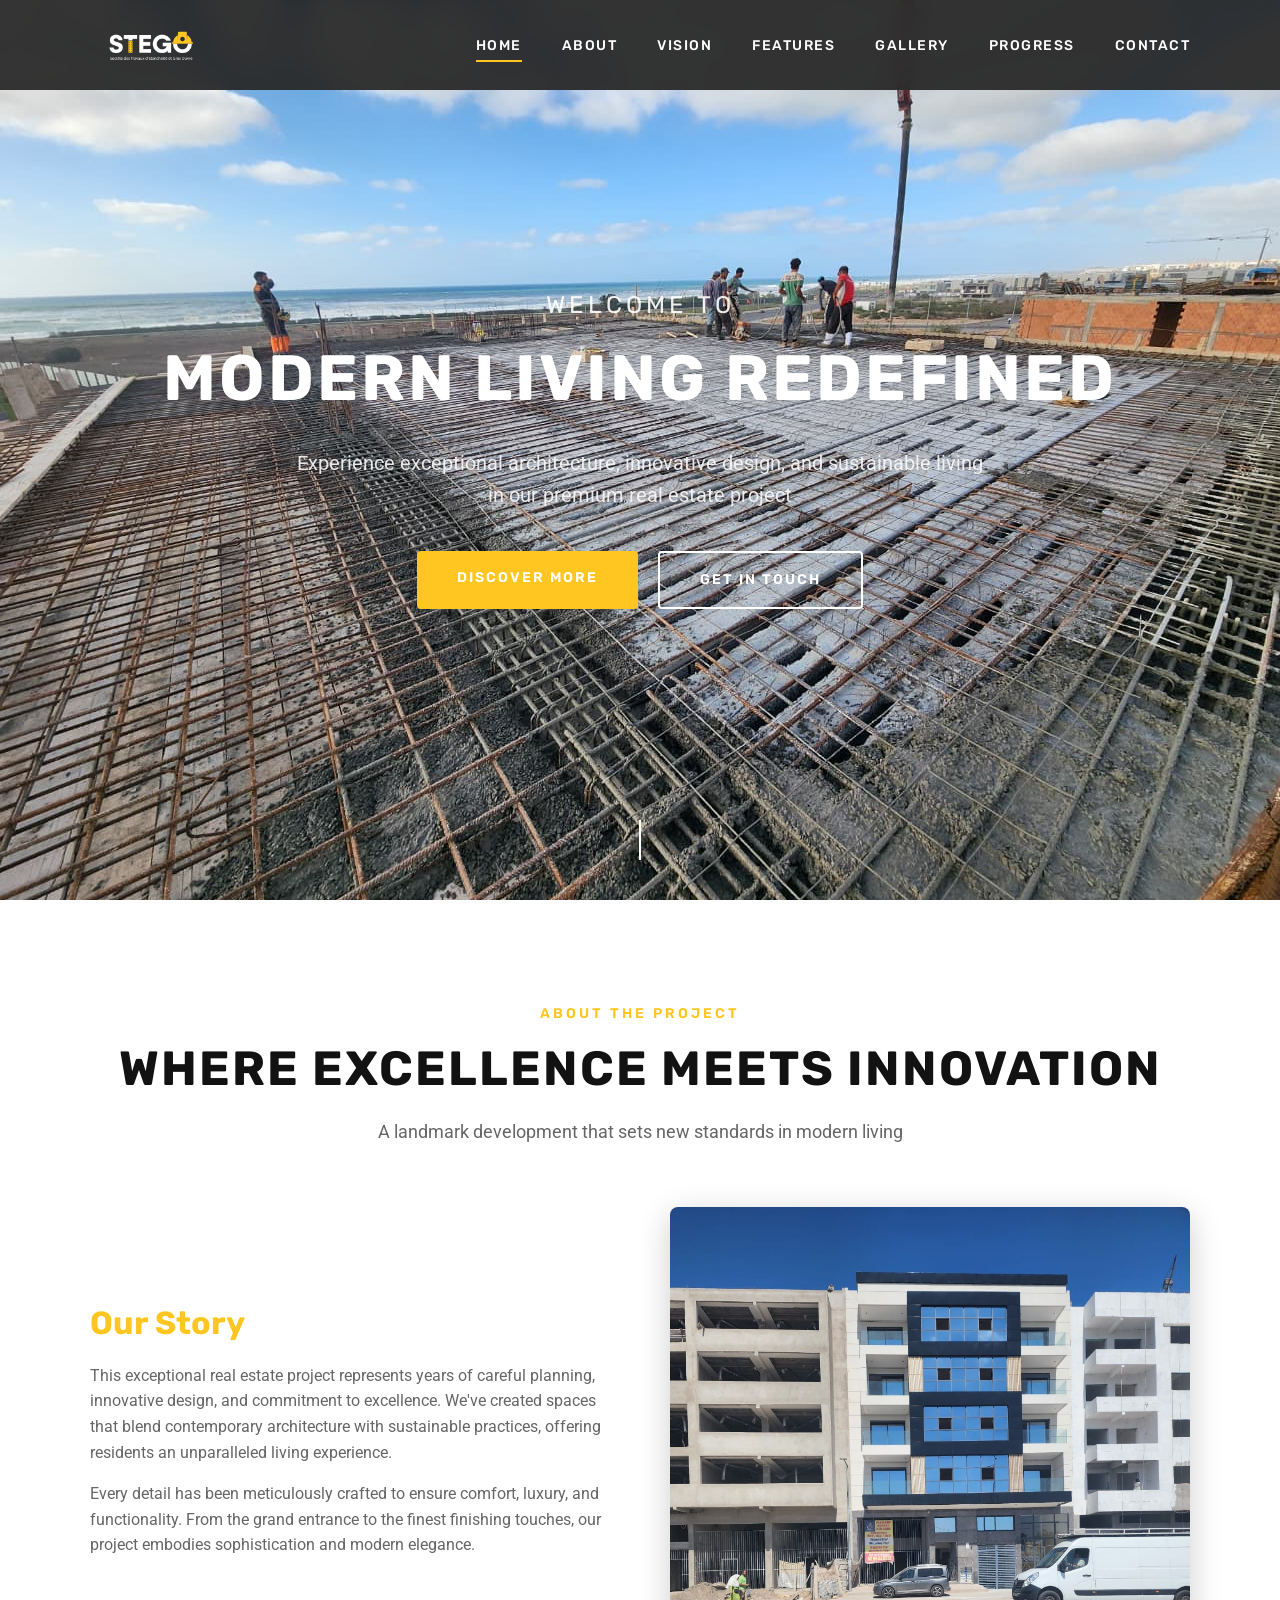
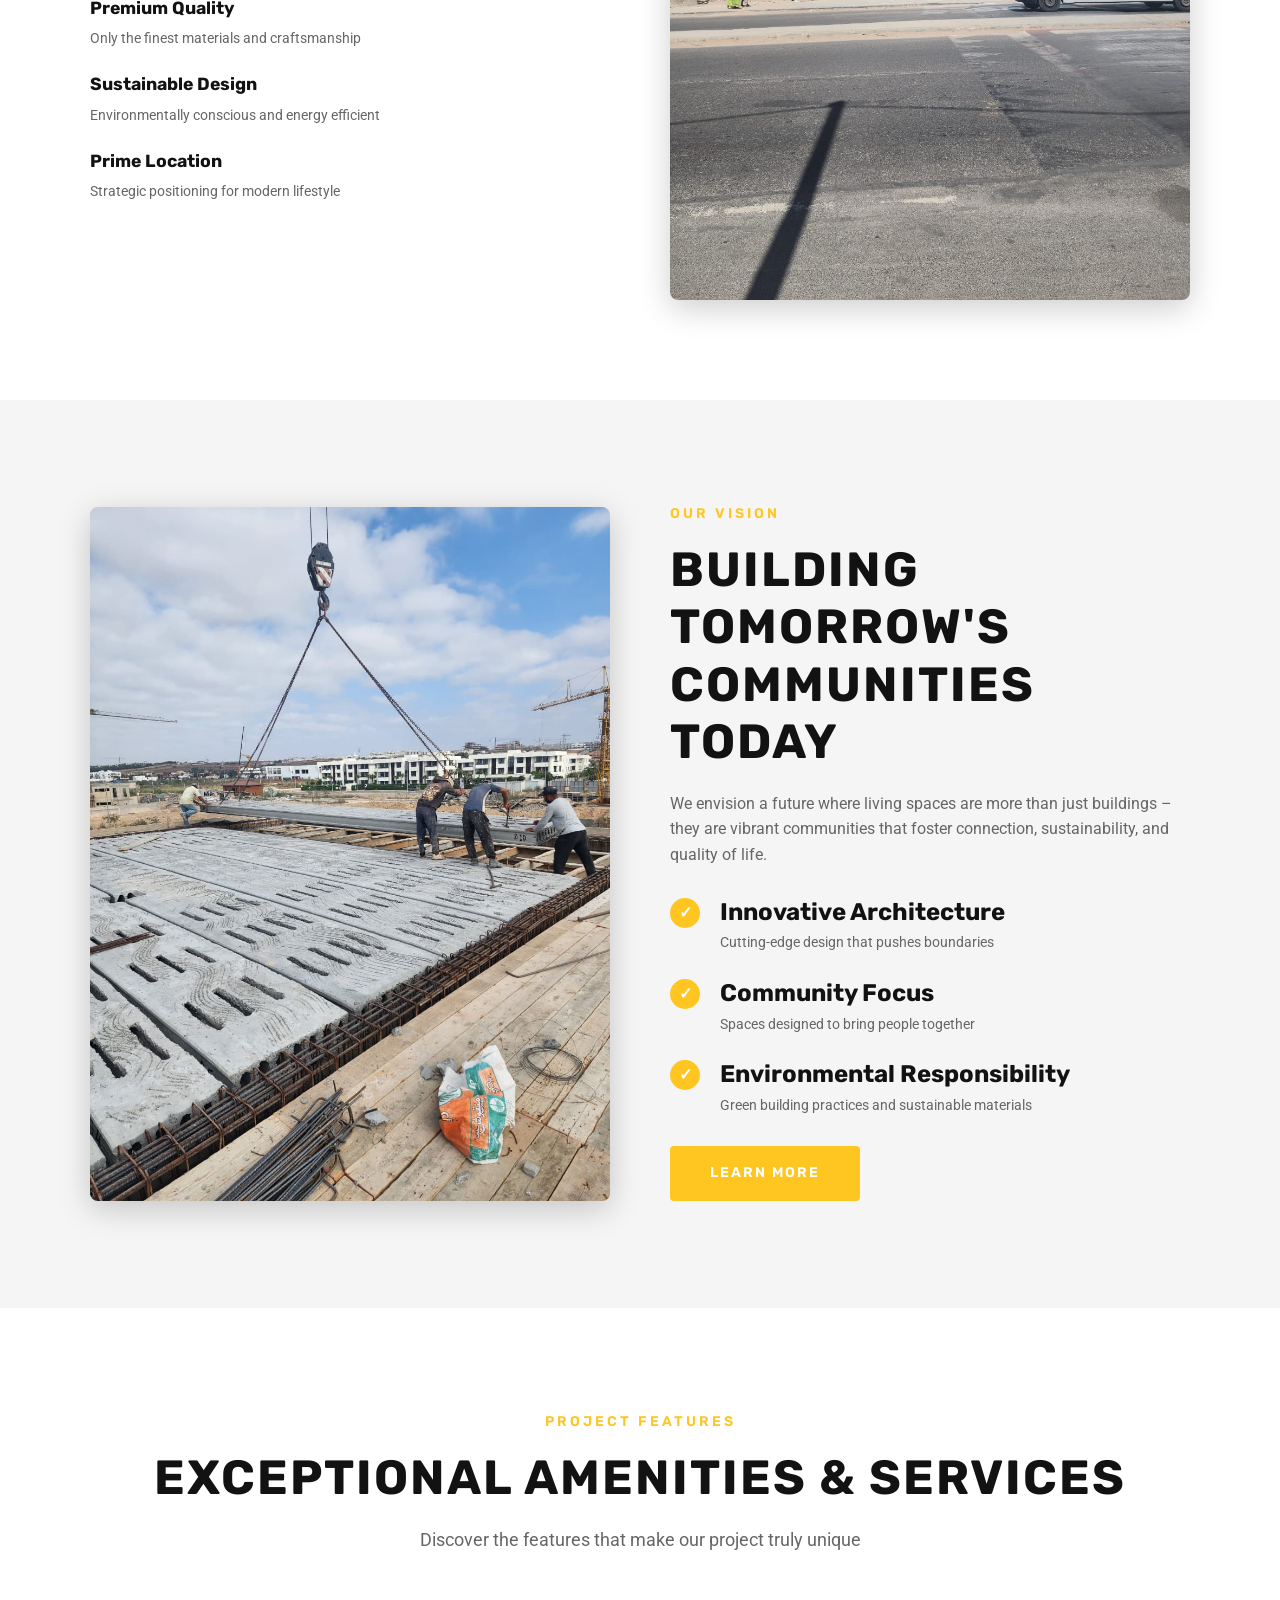
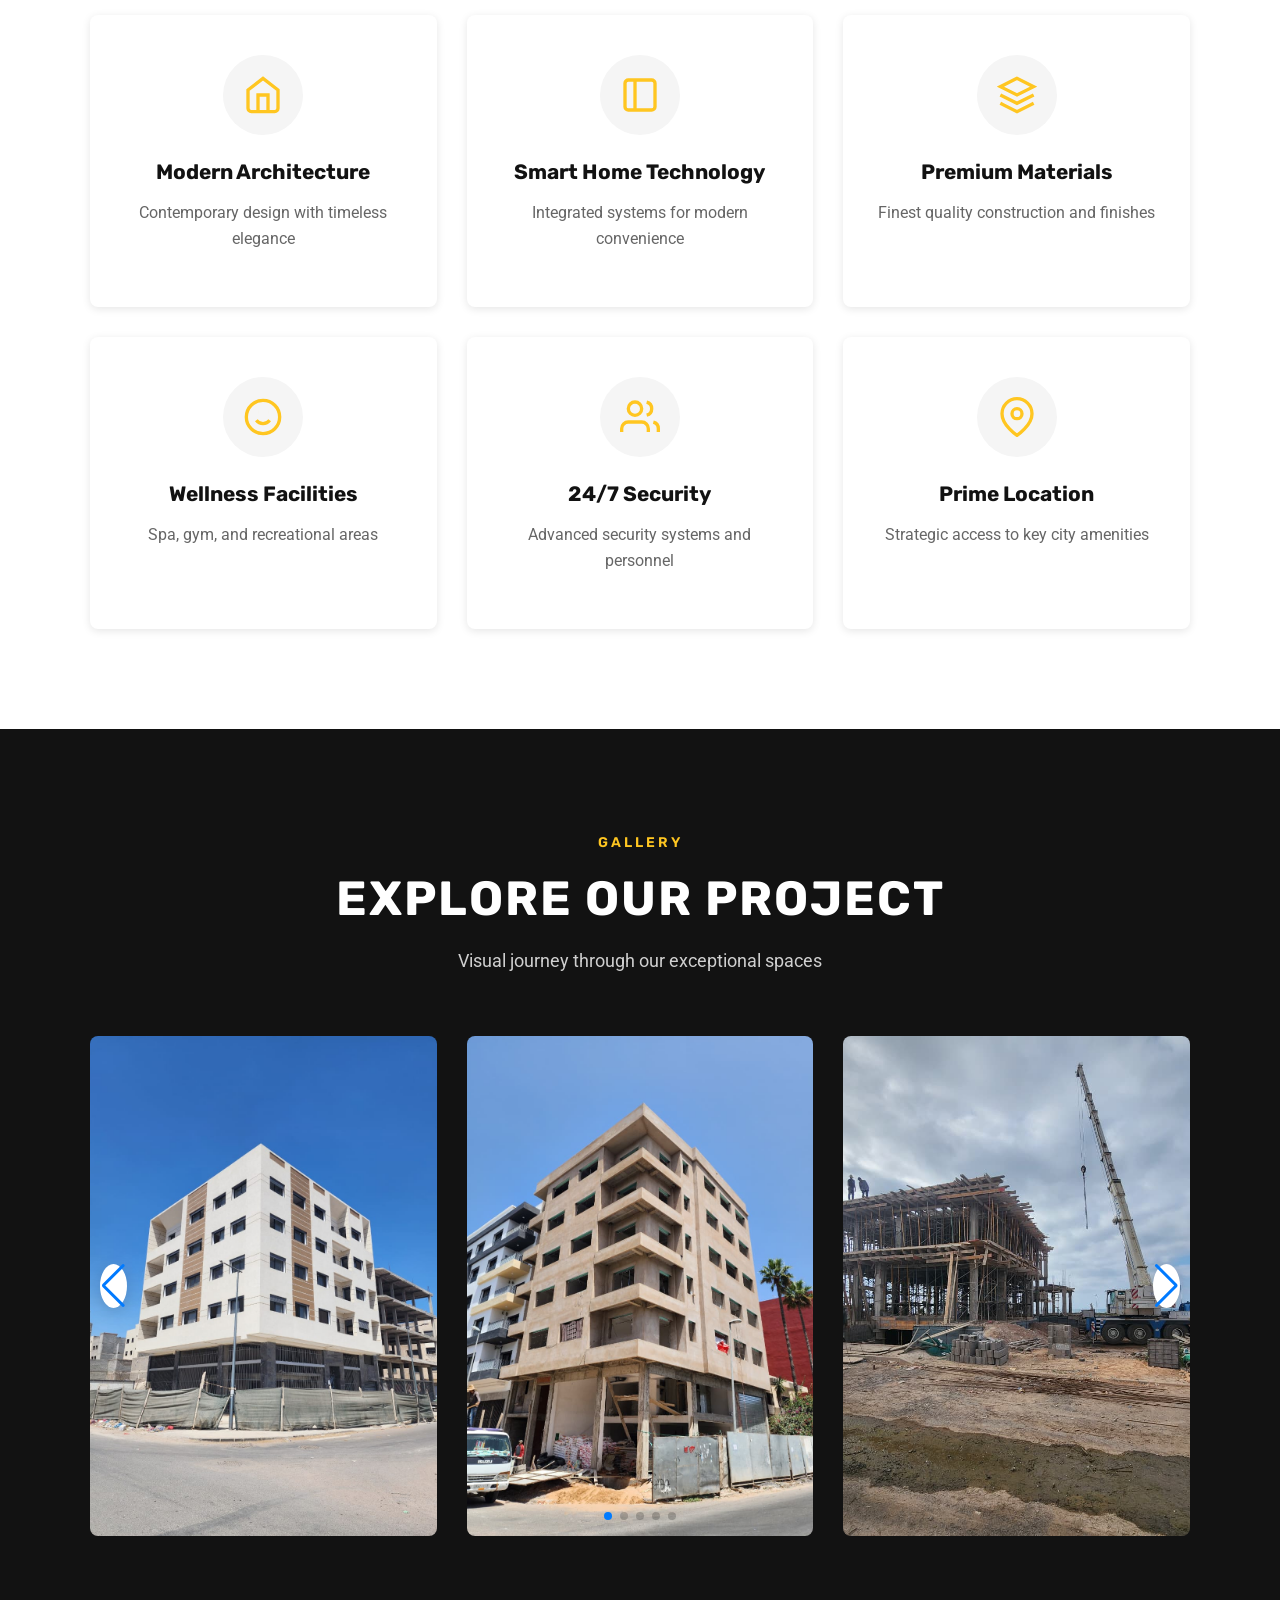
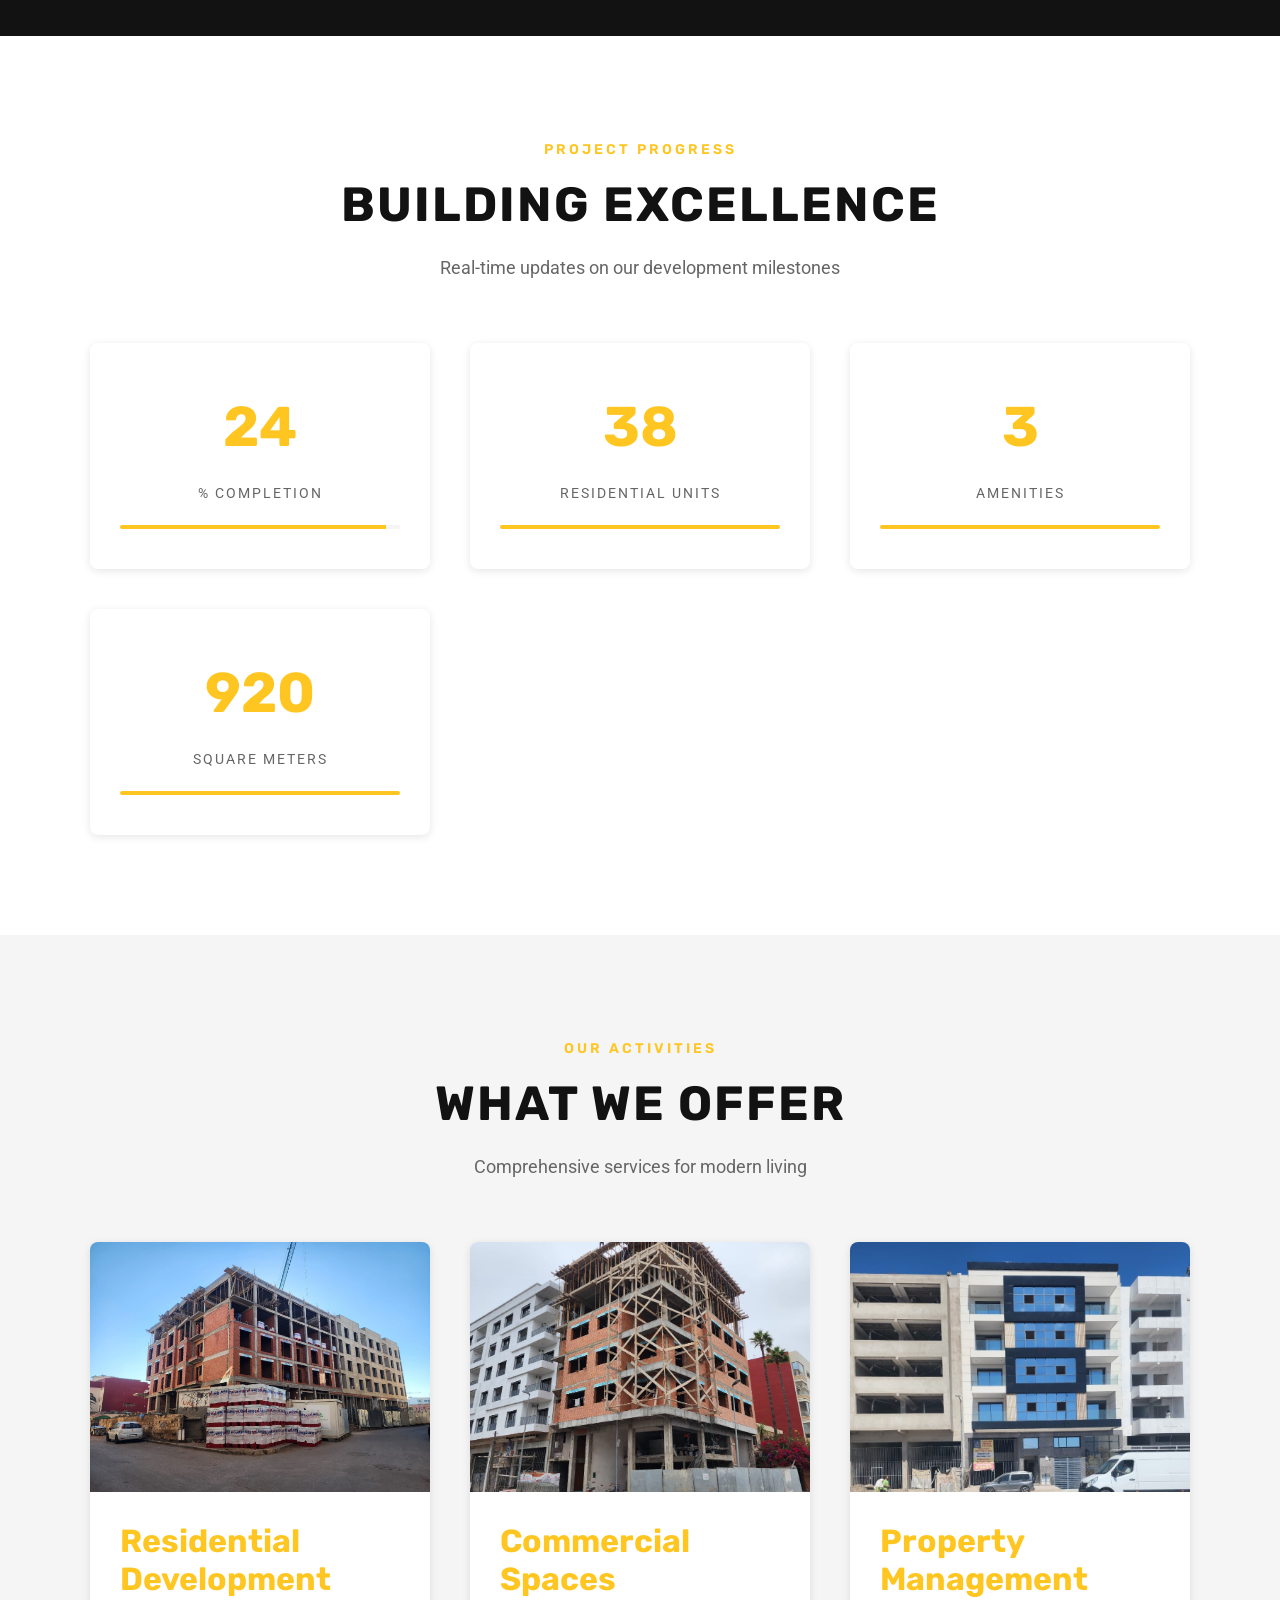
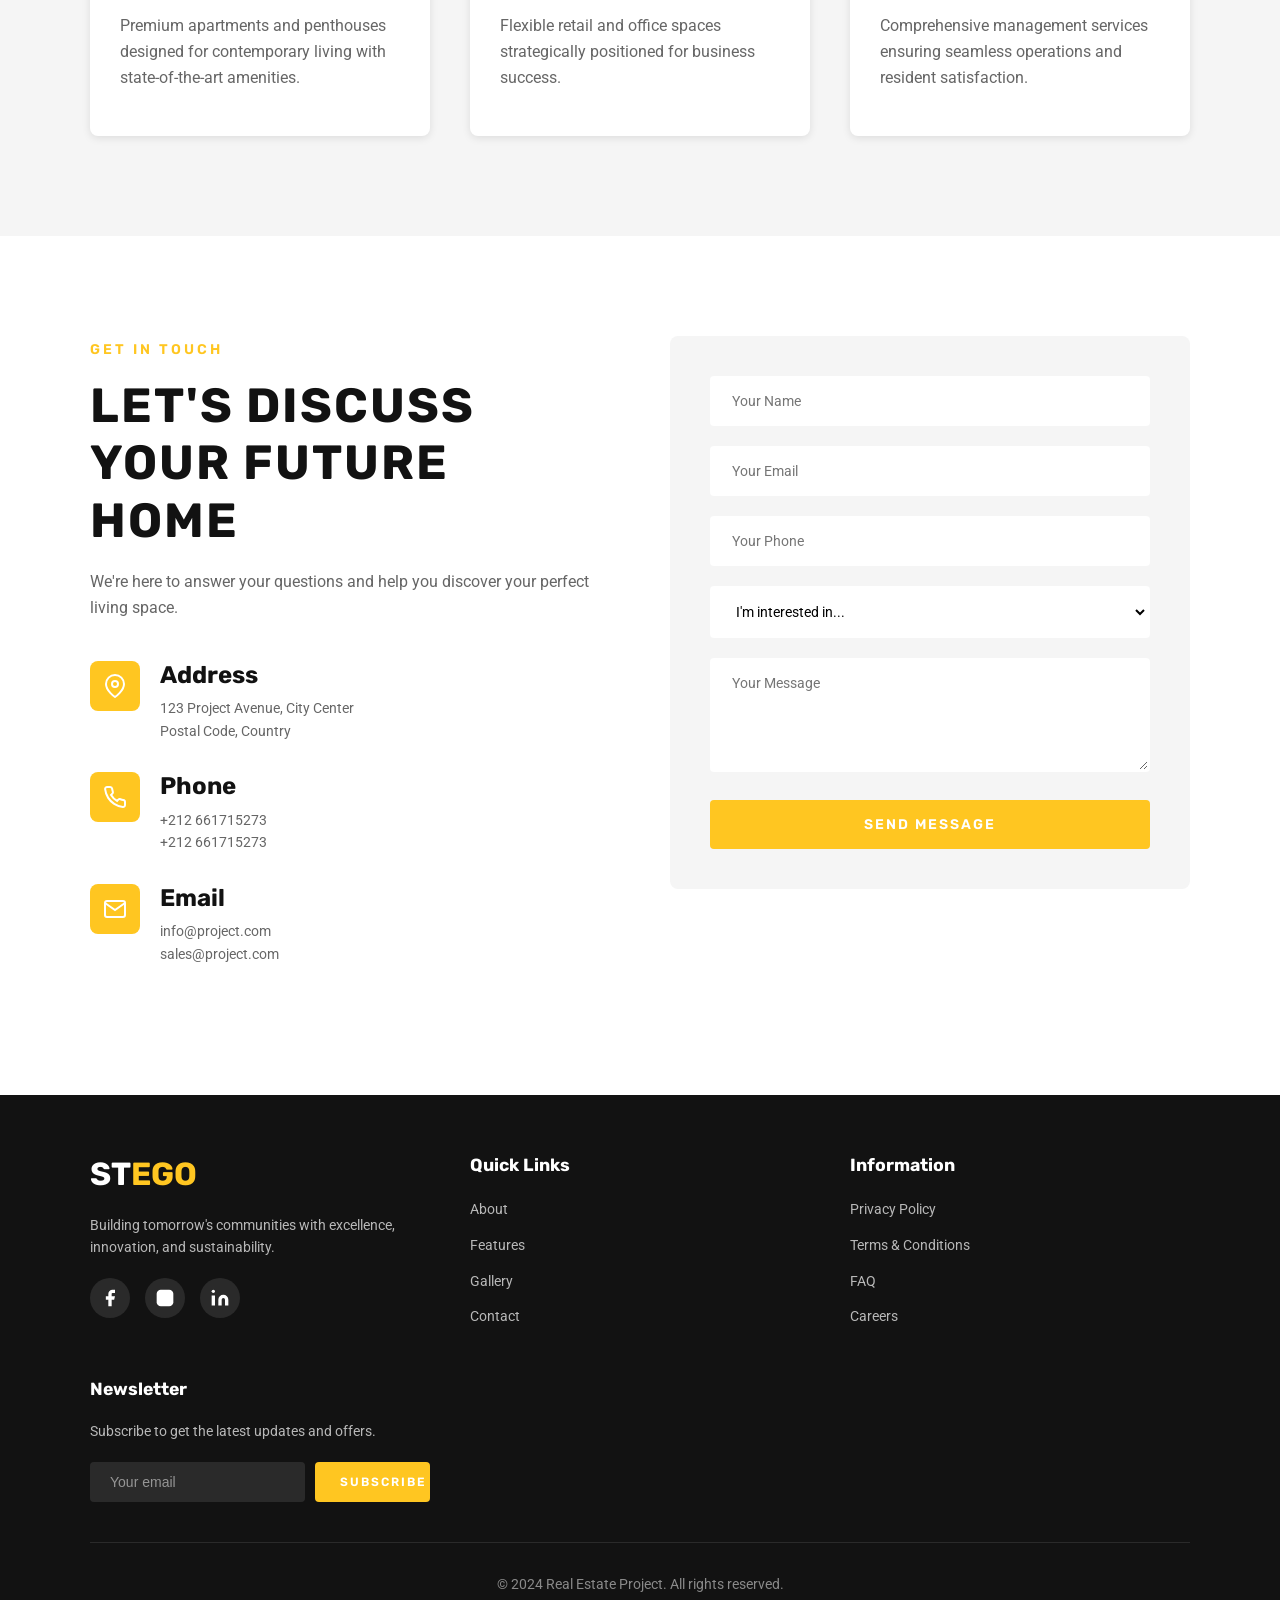
==== index.html @ 58dabb5e "Initial commit - STEGO website" ====
<!DOCTYPE html>
<html lang="en">
<head>
    <meta charset="UTF-8">
    <meta name="viewport" content="width=device-width, initial-scale=1.0">
    <title>Real Estate Project - Modern Living Redefined</title>
    <meta name="description" content="Discover our premium real estate project featuring modern architecture, sustainable design, and exceptional living spaces.">

    <!-- Fonts -->
    <link rel="preconnect" href="https://fonts.googleapis.com">
    <link rel="preconnect" href="https://fonts.gstatic.com" crossorigin>
    <link href="https://fonts.googleapis.com/css2?family=Rubik:wght@400;500;600;700&family=Roboto:wght@300;400;500;700&display=swap" rel="stylesheet">

    <!-- Styles -->
    <link rel="stylesheet" href="css/styles.css">

    <!-- Swiper CSS for carousel -->
    <link rel="stylesheet" href="https://cdn.jsdelivr.net/npm/swiper@11/swiper-bundle.min.css">
</head>
<body>
    <!-- Navigation -->
    <nav class="navbar" id="navbar">
        <div class="container">
            <div class="nav-wrapper">
                <div class="logo">
                    <a href="#home">
                        <img src="images/STEGO12.png" alt="STEGO Logo" class="logo-image">
                    </a>
                </div>
                <div class="nav-menu" id="navMenu">
                    <ul class="nav-list">
                        <li><a href="#home" class="nav-link active">Home</a></li>
                        <li><a href="#about" class="nav-link">About</a></li>
                        <li><a href="#vision" class="nav-link">Vision</a></li>
                        <li><a href="#features" class="nav-link">Features</a></li>
                        <li><a href="#gallery" class="nav-link">Gallery</a></li>
                        <li><a href="#progress" class="nav-link">Progress</a></li>
                        <li><a href="#contact" class="nav-link">Contact</a></li>
                    </ul>
                </div>
                <button class="nav-toggle" id="navToggle" aria-label="Toggle navigation">
                    <span></span>
                    <span></span>
                    <span></span>
                </button>
            </div>
        </div>
    </nav>

    <!-- Hero Section -->
    <section id="home" class="hero-section">
        <div class="hero-background">
            <div class="hero-overlay"></div>
            <img src="images\STEGO7.jpeg" alt="Modern Architecture" class="hero-image" data-parallax>
        </div>
        <div class="hero-content">
            <div class="container">
                <h1 class="hero-title animate-on-scroll" data-animation="fade-up">
                    <span class="hero-subtitle">Welcome to</span>
                    Modern Living Redefined
                </h1>
                <p class="hero-description animate-on-scroll" data-animation="fade-up" data-delay="200">
                    Experience exceptional architecture, innovative design, and sustainable living in our premium real estate project
                </p>
                <div class="hero-buttons animate-on-scroll" data-animation="fade-up" data-delay="400">
                    <a href="#about" class="btn btn-primary">Discover More</a>
                    <a href="#contact" class="btn btn-secondary">Get in Touch</a>
                </div>
            </div>
        </div>
        <div class="scroll-indicator">
            <span></span>
        </div>
    </section>

    <!-- About Section -->
    <section id="about" class="about-section section-padding">
        <div class="container">
            <div class="section-header text-center animate-on-scroll" data-animation="fade-up">
                <span class="section-label">About the Project</span>
                <h2 class="section-title">Where Excellence Meets Innovation</h2>
                <p class="section-description">A landmark development that sets new standards in modern living</p>
            </div>
            <div class="about-content">
                <div class="about-grid">
                    <div class="about-text animate-on-scroll" data-animation="fade-right">
                        <h3>Our Story</h3>
                        <p>This exceptional real estate project represents years of careful planning, innovative design, and commitment to excellence. We've created spaces that blend contemporary architecture with sustainable practices, offering residents an unparalleled living experience.</p>
                        <p>Every detail has been meticulously crafted to ensure comfort, luxury, and functionality. From the grand entrance to the finest finishing touches, our project embodies sophistication and modern elegance.</p>
                        <div class="about-highlights">
                            <div class="highlight-item">
                                <h4>Premium Quality</h4>
                                <p>Only the finest materials and craftsmanship</p>
                            </div>
                            <div class="highlight-item">
                                <h4>Sustainable Design</h4>
                                <p>Environmentally conscious and energy efficient</p>
                            </div>
                            <div class="highlight-item">
                                <h4>Prime Location</h4>
                                <p>Strategic positioning for modern lifestyle</p>
                            </div>
                        </div>
                    </div>
                    <div class="about-image animate-on-scroll" data-animation="fade-left">
                        <div class="image-wrapper">
                            <img src="images\STEGO.jpeg" alt="Project Overview" class="img-hover-zoom">
                        </div>
                    </div>
                </div>
            </div>
        </div>
    </section>

    <!-- Vision Section -->
    <section id="vision" class="vision-section section-padding bg-light">
        <div class="container">
            <div class="vision-grid">
                <div class="vision-image animate-on-scroll" data-animation="fade-right">
                    <div class="image-wrapper">
                        <img src="images\STEGO1.jpeg" alt="Our Vision" class="img-hover-zoom">
                    </div>
                </div>
                <div class="vision-content animate-on-scroll" data-animation="fade-left">
                    <span class="section-label">Our Vision</span>
                    <h2 class="section-title">Building Tomorrow's Communities Today</h2>
                    <p>We envision a future where living spaces are more than just buildings – they are vibrant communities that foster connection, sustainability, and quality of life.</p>
                    <ul class="vision-list">
                        <li>
                            <span class="vision-icon">✓</span>
                            <div>
                                <h4>Innovative Architecture</h4>
                                <p>Cutting-edge design that pushes boundaries</p>
                            </div>
                        </li>
                        <li>
                            <span class="vision-icon">✓</span>
                            <div>
                                <h4>Community Focus</h4>
                                <p>Spaces designed to bring people together</p>
                            </div>
                        </li>
                        <li>
                            <span class="vision-icon">✓</span>
                            <div>
                                <h4>Environmental Responsibility</h4>
                                <p>Green building practices and sustainable materials</p>
                            </div>
                        </li>
                    </ul>
                    <a href="#contact" class="btn btn-primary">Learn More</a>
                </div>
            </div>
        </div>
    </section>

    <!-- Features Section -->
    <section id="features" class="features-section section-padding">
        <div class="container">
            <div class="section-header text-center animate-on-scroll" data-animation="fade-up">
                <span class="section-label">Project Features</span>
                <h2 class="section-title">Exceptional Amenities & Services</h2>
                <p class="section-description">Discover the features that make our project truly unique</p>
            </div>
            <div class="features-grid">
                <div class="feature-card animate-on-scroll" data-animation="fade-up" data-delay="0">
                    <div class="feature-front">
                        <div class="feature-icon">
                            <svg viewBox="0 0 24 24" fill="none" stroke="currentColor" stroke-width="2">
                                <path d="M3 9l9-7 9 7v11a2 2 0 0 1-2 2H5a2 2 0 0 1-2-2z"></path>
                                <polyline points="9 22 9 12 15 12 15 22"></polyline>
                            </svg>
                        </div>
                        <h3>Modern Architecture</h3>
                        <p>Contemporary design with timeless elegance</p>
                    </div>
                </div>
                <div class="feature-card animate-on-scroll" data-animation="fade-up" data-delay="100">
                    <div class="feature-front">
                        <div class="feature-icon">
                            <svg viewBox="0 0 24 24" fill="none" stroke="currentColor" stroke-width="2">
                                <rect x="3" y="3" width="18" height="18" rx="2" ry="2"></rect>
                                <line x1="9" y1="3" x2="9" y2="21"></line>
                            </svg>
                        </div>
                        <h3>Smart Home Technology</h3>
                        <p>Integrated systems for modern convenience</p>
                    </div>
                </div>
                <div class="feature-card animate-on-scroll" data-animation="fade-up" data-delay="200">
                    <div class="feature-front">
                        <div class="feature-icon">
                            <svg viewBox="0 0 24 24" fill="none" stroke="currentColor" stroke-width="2">
                                <path d="M12 2L2 7l10 5 10-5-10-5z"></path>
                                <path d="M2 17l10 5 10-5M2 12l10 5 10-5"></path>
                            </svg>
                        </div>
                        <h3>Premium Materials</h3>
                        <p>Finest quality construction and finishes</p>
                    </div>
                </div>
                <div class="feature-card animate-on-scroll" data-animation="fade-up" data-delay="300">
                    <div class="feature-front">
                        <div class="feature-icon">
                            <svg viewBox="0 0 24 24" fill="none" stroke="currentColor" stroke-width="2">
                                <circle cx="12" cy="12" r="10"></circle>
                                <path d="M8 14s1.5 2 4 2 4-2 4-2"></path>
                                <line x1="9" y1="9" x2="9.01" y2="9"></line>
                                <line x1="15" y1="9" x2="15.01" y2="9"></line>
                            </svg>
                        </div>
                        <h3>Wellness Facilities</h3>
                        <p>Spa, gym, and recreational areas</p>
                    </div>
                </div>
                <div class="feature-card animate-on-scroll" data-animation="fade-up" data-delay="400">
                    <div class="feature-front">
                        <div class="feature-icon">
                            <svg viewBox="0 0 24 24" fill="none" stroke="currentColor" stroke-width="2">
                                <path d="M17 21v-2a4 4 0 0 0-4-4H5a4 4 0 0 0-4 4v2"></path>
                                <circle cx="9" cy="7" r="4"></circle>
                                <path d="M23 21v-2a4 4 0 0 0-3-3.87"></path>
                                <path d="M16 3.13a4 4 0 0 1 0 7.75"></path>
                            </svg>
                        </div>
                        <h3>24/7 Security</h3>
                        <p>Advanced security systems and personnel</p>
                    </div>
                </div>
                <div class="feature-card animate-on-scroll" data-animation="fade-up" data-delay="500">
                    <div class="feature-front">
                        <div class="feature-icon">
                            <svg viewBox="0 0 24 24" fill="none" stroke="currentColor" stroke-width="2">
                                <path d="M21 10c0 7-9 13-9 13s-9-6-9-13a9 9 0 0 1 18 0z"></path>
                                <circle cx="12" cy="10" r="3"></circle>
                            </svg>
                        </div>
                        <h3>Prime Location</h3>
                        <p>Strategic access to key city amenities</p>
                    </div>
                </div>
            </div>
        </div>
    </section>

    <!-- Gallery Section -->
    <section id="gallery" class="gallery-section section-padding bg-dark">
        <div class="container">
            <div class="section-header text-center animate-on-scroll" data-animation="fade-up">
                <span class="section-label">Gallery</span>
                <h2 class="section-title">Explore Our Project</h2>
                <p class="section-description">Visual journey through our exceptional spaces</p>
            </div>
            <div class="gallery-wrapper">
                <div class="swiper gallerySwiper">
                    <div class="swiper-wrapper">
                        <div class="swiper-slide">
                            <div class="gallery-item">
                                <img src="images\STEGO2.jpeg" alt="Gallery Image 1">
                                <div class="gallery-overlay">
                                    <h3>Exterior View</h3>
                                    <p>Modern facade design</p>
                                </div>
                            </div>
                        </div>
                        <div class="swiper-slide">
                            <div class="gallery-item">
                                <img src="images\STEGO3.jpeg" alt="Gallery Image 2">
                                <div class="gallery-overlay">
                                    <h3>Interior Spaces</h3>
                                    <p>Luxurious living areas</p>
                                </div>
                            </div>
                        </div>
                        <div class="swiper-slide">
                            <div class="gallery-item">
                                <img src="images\STEGO4.jpeg" alt="Gallery Image 3">
                                <div class="gallery-overlay">
                                    <h3>Amenities</h3>
                                    <p>World-class facilities</p>
                                </div>
                            </div>
                        </div>
                        <div class="swiper-slide">
                            <div class="gallery-item">
                                <img src="images\STEGO5.jpeg" alt="Gallery Image 4">
                                <div class="gallery-overlay">
                                    <h3>Landscaping</h3>
                                    <p>Beautiful outdoor spaces</p>
                                </div>
                            </div>
                        </div>
                        <div class="swiper-slide">
                            <div class="gallery-item">
                                <img src="images\STEGO6.jpeg" alt="Gallery Image 5">
                                <div class="gallery-overlay">
                                    <h3>Night View</h3>
                                    <p>Stunning evening ambiance</p>
                                </div>
                            </div>
                        </div>
                    </div>
                    <div class="swiper-button-next"></div>
                    <div class="swiper-button-prev"></div>
                    <div class="swiper-pagination"></div>
                </div>
            </div>
        </div>
    </section>

    <!-- Progress/Stats Section -->
    <section id="progress" class="stats-section section-padding">
        <div class="container">
            <div class="section-header text-center animate-on-scroll" data-animation="fade-up">
                <span class="section-label">Project Progress</span>
                <h2 class="section-title">Building Excellence</h2>
                <p class="section-description">Real-time updates on our development milestones</p>
            </div>
            <div class="stats-grid">
                <div class="stat-card animate-on-scroll" data-animation="fade-up" data-delay="0">
                    <div class="stat-number" data-count="95">0</div>
                    <div class="stat-label">% Completion</div>
                    <div class="stat-bar">
                        <div class="stat-progress" style="width: 95%"></div>
                    </div>
                </div>
                <div class="stat-card animate-on-scroll" data-animation="fade-up" data-delay="100">
                    <div class="stat-number" data-count="150">0</div>
                    <div class="stat-label">Residential Units</div>
                    <div class="stat-bar">
                        <div class="stat-progress" style="width: 100%"></div>
                    </div>
                </div>
                <div class="stat-card animate-on-scroll" data-animation="fade-up" data-delay="200">
                    <div class="stat-number" data-count="12">0</div>
                    <div class="stat-label">Amenities</div>
                    <div class="stat-bar">
                        <div class="stat-progress" style="width: 100%"></div>
                    </div>
                </div>
                <div class="stat-card animate-on-scroll" data-animation="fade-up" data-delay="300">
                    <div class="stat-number" data-count="5000">0</div>
                    <div class="stat-label">Square Meters</div>
                    <div class="stat-bar">
                        <div class="stat-progress" style="width: 100%"></div>
                    </div>
                </div>
            </div>
        </div>
    </section>

    <!-- Activities Section -->
    <section class="activities-section section-padding bg-light">
        <div class="container">
            <div class="section-header text-center animate-on-scroll" data-animation="fade-up">
                <span class="section-label">Our Activities</span>
                <h2 class="section-title">What We Offer</h2>
                <p class="section-description">Comprehensive services for modern living</p>
            </div>
            <div class="activities-grid">
                <div class="activity-item animate-on-scroll" data-animation="fade-up" data-delay="0">
                    <div class="activity-image">
                        <img src="images/STEGO8.jpeg" alt="Residential Development">
                    </div>
                    <div class="activity-content">
                        <h3>Residential Development</h3>
                        <p>Premium apartments and penthouses designed for contemporary living with state-of-the-art amenities.</p>
                    </div>
                </div>
                <div class="activity-item animate-on-scroll" data-animation="fade-up" data-delay="100">
                    <div class="activity-image">
                        <img src="images/STEGO9.jpeg" alt="Commercial Spaces">
                    </div>
                    <div class="activity-content">
                        <h3>Commercial Spaces</h3>
                        <p>Flexible retail and office spaces strategically positioned for business success.</p>
                    </div>
                </div>
                <div class="activity-item animate-on-scroll" data-animation="fade-up" data-delay="200">
                    <div class="activity-image">
                        <img src="images/STEGO10.jpeg" alt="Property Management">
                    </div>
                    <div class="activity-content">
                        <h3>Property Management</h3>
                        <p>Comprehensive management services ensuring seamless operations and resident satisfaction.</p>
                    </div>
                </div>
            </div>
        </div>
    </section>

    <!-- Contact Section -->
    <section id="contact" class="contact-section section-padding">
        <div class="container">
            <div class="contact-grid">
                <div class="contact-info animate-on-scroll" data-animation="fade-right">
                    <span class="section-label">Get in Touch</span>
                    <h2 class="section-title">Let's Discuss Your Future Home</h2>
                    <p>We're here to answer your questions and help you discover your perfect living space.</p>
                    <div class="contact-details">
                        <div class="contact-detail">
                            <div class="contact-icon">
                                <svg viewBox="0 0 24 24" fill="none" stroke="currentColor" stroke-width="2">
                                    <path d="M21 10c0 7-9 13-9 13s-9-6-9-13a9 9 0 0 1 18 0z"></path>
                                    <circle cx="12" cy="10" r="3"></circle>
                                </svg>
                            </div>
                            <div>
                                <h4>Address</h4>
                                <p>123 Project Avenue, City Center<br>Postal Code, Country</p>
                            </div>
                        </div>
                        <div class="contact-detail">
                            <div class="contact-icon">
                                <svg viewBox="0 0 24 24" fill="none" stroke="currentColor" stroke-width="2">
                                    <path d="M22 16.92v3a2 2 0 0 1-2.18 2 19.79 19.79 0 0 1-8.63-3.07 19.5 19.5 0 0 1-6-6 19.79 19.79 0 0 1-3.07-8.67A2 2 0 0 1 4.11 2h3a2 2 0 0 1 2 1.72 12.84 12.84 0 0 0 .7 2.81 2 2 0 0 1-.45 2.11L8.09 9.91a16 16 0 0 0 6 6l1.27-1.27a2 2 0 0 1 2.11-.45 12.84 12.84 0 0 0 2.81.7A2 2 0 0 1 22 16.92z"></path>
                                </svg>
                            </div>
                            <div>
                                <h4>Phone</h4>
                                <p>+212 661715273<br>+212 661715273</p>
                            </div>
                        </div>
                        <div class="contact-detail">
                            <div class="contact-icon">
                                <svg viewBox="0 0 24 24" fill="none" stroke="currentColor" stroke-width="2">
                                    <path d="M4 4h16c1.1 0 2 .9 2 2v12c0 1.1-.9 2-2 2H4c-1.1 0-2-.9-2-2V6c0-1.1.9-2 2-2z"></path>
                                    <polyline points="22,6 12,13 2,6"></polyline>
                                </svg>
                            </div>
                            <div>
                                <h4>Email</h4>
                                <p>info@project.com<br>sales@project.com</p>
                            </div>
                        </div>
                    </div>
                </div>
                <div class="contact-form-wrapper animate-on-scroll" data-animation="fade-left">
                    <form class="contact-form" id="contactForm">
                        <div class="form-group">
                            <input type="text" id="name" name="name" placeholder="Your Name" required>
                        </div>
                        <div class="form-group">
                            <input type="email" id="email" name="email" placeholder="Your Email" required>
                        </div>
                        <div class="form-group">
                            <input type="tel" id="phone" name="phone" placeholder="Your Phone">
                        </div>
                        <div class="form-group">
                            <select id="interest" name="interest">
                                <option value="">I'm interested in...</option>
                                <option value="residential">Residential Units</option>
                                <option value="commercial">Commercial Spaces</option>
                                <option value="investment">Investment Opportunities</option>
                                <option value="visit">Schedule a Visit</option>
                            </select>
                        </div>
                        <div class="form-group">
                            <textarea id="message" name="message" rows="5" placeholder="Your Message" required></textarea>
                        </div>
                        <button type="submit" class="btn btn-primary btn-block">Send Message</button>
                    </form>
                </div>
            </div>
        </div>
    </section>

    <!-- Footer -->
    <footer class="footer">
        <div class="container">
            <div class="footer-content">
                <div class="footer-section">
                    <h3>ST<span>EGO</span></h3>
                    <p>Building tomorrow's communities with excellence, innovation, and sustainability.</p>
                    <div class="social-links">
                        <a href="#" aria-label="Facebook"><svg viewBox="0 0 24 24" fill="currentColor"><path d="M18 2h-3a5 5 0 0 0-5 5v3H7v4h3v8h4v-8h3l1-4h-4V7a1 1 0 0 1 1-1h3z"></path></svg></a>
                        <a href="https://www.instagram.com/stego.ma?igsh=ZHZ0dnBqdTJvdGdy" target="_blank" rel="noopener noreferrer" aria-label="Instagram"><svg viewBox="0 0 24 24" fill="currentColor"><rect x="2" y="2" width="20" height="20" rx="5" ry="5"></rect><path d="M16 11.37A4 4 0 1 1 12.63 8 4 4 0 0 1 16 11.37z"></path><line x1="17.5" y1="6.5" x2="17.51" y2="6.5"></line></svg></a>
                        <a href="#" aria-label="LinkedIn"><svg viewBox="0 0 24 24" fill="currentColor"><path d="M16 8a6 6 0 0 1 6 6v7h-4v-7a2 2 0 0 0-2-2 2 2 0 0 0-2 2v7h-4v-7a6 6 0 0 1 6-6z"></path><rect x="2" y="9" width="4" height="12"></rect><circle cx="4" cy="4" r="2"></circle></svg></a>
                    </div>
                </div>
                <div class="footer-section">
                    <h4>Quick Links</h4>
                    <ul>
                        <li><a href="#about">About</a></li>
                        <li><a href="#features">Features</a></li>
                        <li><a href="#gallery">Gallery</a></li>
                        <li><a href="#contact">Contact</a></li>
                    </ul>
                </div>
                <div class="footer-section">
                    <h4>Information</h4>
                    <ul>
                        <li><a href="#">Privacy Policy</a></li>
                        <li><a href="#">Terms & Conditions</a></li>
                        <li><a href="#">FAQ</a></li>
                        <li><a href="#">Careers</a></li>
                    </ul>
                </div>
                <div class="footer-section">
                    <h4>Newsletter</h4>
                    <p>Subscribe to get the latest updates and offers.</p>
                    <form class="newsletter-form">
                        <input type="email" placeholder="Your email" required>
                        <button type="submit" class="btn btn-primary">Subscribe</button>
                    </form>
                </div>
            </div>
            <div class="footer-bottom">
                <p>&copy; 2024 Real Estate Project. All rights reserved.</p>
            </div>
        </div>
    </footer>

    <!-- Scripts -->
    <script src="https://cdn.jsdelivr.net/npm/swiper@11/swiper-bundle.min.js"></script>
    <script src="js/main.js"></script>
</body>
</html>
---- css/styles.css ----
/* ===============================================
   Real Estate Project - Modern Styles
   Inspired by sophisticated corporate design
   =============================================== */

/* ========== CSS Variables ========== */
:root {
    /* Colors - Custom Yellow & Black Theme */
    --primary-color: #ffc621;
    --primary-dark: #d4a000;
    --primary-light: #ffd64d;
    --secondary-color: #f0f0f0;
    --accent-color: #ffc621;
    --dark-bg: #121212;
    --dark-gray: #1a1a1a;
    --medium-gray: #666666;
    --light-gray: #f5f5f5;
    --white: #ffffff;
    --black: #121212;

    /* Typography */
    --font-heading: 'Rubik', sans-serif;
    --font-body: 'Roboto', sans-serif;

    /* Spacing */
    --section-padding: 100px;
    --container-width: 1140px;

    /* Transitions */
    --transition-smooth: all 0.4s cubic-bezier(0.4, 0, 0.2, 1);
    --transition-fast: all 0.2s ease;

    /* Shadows */
    --shadow-sm: 0 2px 8px rgba(0, 0, 0, 0.1);
    --shadow-md: 0 4px 16px rgba(0, 0, 0, 0.15);
    --shadow-lg: 0 8px 32px rgba(0, 0, 0, 0.2);
}

/* ========== Reset & Base Styles ========== */
* {
    margin: 0;
    padding: 0;
    box-sizing: border-box;
}

html {
    scroll-behavior: smooth;
    overflow-x: hidden;
}

body {
    font-family: var(--font-body);
    font-size: 16px;
    line-height: 1.6;
    color: var(--dark-gray);
    background-color: var(--white);
    overflow-x: hidden;
}

img {
    max-width: 100%;
    height: auto;
    display: block;
}

a {
    text-decoration: none;
    color: inherit;
    transition: var(--transition-fast);
}

ul {
    list-style: none;
}

/* ========== Container ========== */
.container {
    max-width: var(--container-width);
    margin: 0 auto;
    padding: 0 20px;
}

/* ========== Section Padding ========== */
.section-padding {
    padding: var(--section-padding) 0;
}

/* ========== Typography ========== */
h1, h2, h3, h4, h5, h6 {
    font-family: var(--font-heading);
    font-weight: 700;
    line-height: 1.2;
    color: var(--dark-bg);
}

h1 { font-size: clamp(2.5rem, 5vw, 4rem); }
h2 { font-size: clamp(2rem, 4vw, 3rem); }
h3 { font-size: clamp(1.5rem, 3vw, 2rem); }
h4 { font-size: clamp(1.25rem, 2.5vw, 1.5rem); }

p {
    margin-bottom: 1rem;
    color: var(--medium-gray);
}

/* ========== Buttons ========== */
.btn {
    display: inline-block;
    padding: 16px 40px;
    font-family: var(--font-heading);
    font-size: 14px;
    font-weight: 600;
    text-transform: uppercase;
    letter-spacing: 2px;
    border: none;
    border-radius: 4px;
    cursor: pointer;
    transition: var(--transition-smooth);
    position: relative;
    overflow: hidden;
}

.btn::before {
    content: '';
    position: absolute;
    top: 50%;
    left: 50%;
    width: 0;
    height: 0;
    border-radius: 50%;
    background: rgba(255, 255, 255, 0.2);
    transform: translate(-50%, -50%);
    transition: width 0.6s, height 0.6s;
}

.btn:hover::before {
    width: 300px;
    height: 300px;
}

.btn-primary {
    background: var(--primary-color);
    color: var(--white);
}

.btn-primary:hover {
    background: var(--primary-dark);
    transform: translateY(-2px);
    box-shadow: var(--shadow-md);
}

.btn-secondary {
    background: transparent;
    color: var(--white);
    border: 2px solid var(--white);
}

.btn-secondary:hover {
    background: var(--white);
    color: var(--primary-color);
}

.btn-block {
    width: 100%;
}

/* ========== Section Headers ========== */
.section-header {
    margin-bottom: 60px;
}

.section-label {
    display: inline-block;
    font-family: var(--font-heading);
    font-size: 14px;
    font-weight: 600;
    text-transform: uppercase;
    letter-spacing: 3px;
    color: var(--primary-color);
    margin-bottom: 15px;
}

.section-title {
    margin-bottom: 20px;
    text-transform: uppercase;
    letter-spacing: 2px;
}

.section-description {
    font-size: 18px;
    color: var(--medium-gray);
    max-width: 700px;
    margin: 0 auto;
}

.text-center {
    text-align: center;
}

/* ========== Background Variants ========== */
.bg-light {
    background-color: var(--light-gray);
}

.bg-dark {
    background-color: var(--dark-bg);
}

.bg-dark .section-label {
    color: var(--accent-color);
}

.bg-dark .section-title,
.bg-dark h3, .bg-dark h4 {
    color: var(--white);
}

.bg-dark p {
    color: rgba(255, 255, 255, 0.8);
}

/* ========== Navigation ========== */
.navbar {
    position: fixed;
    top: 0;
    left: 0;
    width: 100%;
    background: rgba(42, 42, 42, 0.95);
    backdrop-filter: blur(10px);
    z-index: 1000;
    transition: var(--transition-smooth);
    padding: 20px 0;
}

.navbar.scrolled {
    background: #2a2a2a;
    box-shadow: var(--shadow-md);
    padding: 15px 0;
}

.nav-wrapper {
    display: flex;
    justify-content: space-between;
    align-items: center;
}

.logo {
    display: flex;
    align-items: center;
}

.logo-image {
    height: 50px;
    width: auto;
    object-fit: contain;
    transition: var(--transition-smooth);
}

.logo-image:hover {
    transform: scale(1.05);
}

.logo h2 {
    font-size: 24px;
    color: var(--white);
    letter-spacing: 2px;
}

.logo span {
    color: var(--primary-color);
}

/* Adjust logo size when navbar is scrolled */
.navbar.scrolled .logo-image {
    height: 40px;
}

.nav-list {
    display: flex;
    gap: 40px;
}

.nav-link {
    font-family: var(--font-heading);
    font-size: 14px;
    font-weight: 500;
    text-transform: uppercase;
    letter-spacing: 1.5px;
    color: var(--white);
    padding: 8px 0;
    position: relative;
}

.nav-link::after {
    content: '';
    position: absolute;
    bottom: 0;
    left: 0;
    width: 0;
    height: 2px;
    background: var(--primary-color);
    transition: var(--transition-smooth);
}

.nav-link:hover::after,
.nav-link.active::after {
    width: 100%;
}

.nav-toggle {
    display: none;
    flex-direction: column;
    gap: 5px;
    background: transparent;
    border: none;
    cursor: pointer;
    padding: 10px;
}

.nav-toggle span {
    width: 25px;
    height: 3px;
    background: var(--white);
    transition: var(--transition-fast);
}

/* ========== Hero Section ========== */
.hero-section {
    position: relative;
    height: 100vh;
    display: flex;
    align-items: center;
    justify-content: center;
    overflow: hidden;
}

.hero-background {
    position: absolute;
    top: 0;
    left: 0;
    width: 100%;
    height: 100%;
    z-index: 1;
}

.hero-image {
    width: 100%;
    height: 100%;
    object-fit: cover;
    transform: scale(1.1);
    transition: transform 8s ease-out;
}

.hero-section:hover .hero-image {
    transform: scale(1);
}

.hero-overlay {
    position: absolute;
    top: 0;
    left: 0;
    width: 100%;
    height: 100%;
    background: linear-gradient(135deg, rgba(255, 198, 33, 0.8) 0%, rgba(18, 18, 18, 0.9) 100%);
}

.hero-content {
    position: relative;
    z-index: 2;
    text-align: center;
    color: var(--white);
}

.hero-subtitle {
    display: block;
    font-size: clamp(1rem, 2vw, 1.5rem);
    font-weight: 400;
    letter-spacing: 4px;
    text-transform: uppercase;
    margin-bottom: 20px;
    opacity: 0.9;
}

.hero-title {
    color: var(--white);
    margin-bottom: 30px;
    text-transform: uppercase;
    letter-spacing: 3px;
}

.hero-description {
    font-size: clamp(1rem, 2vw, 1.25rem);
    max-width: 700px;
    margin: 0 auto 40px;
    color: rgba(251, 248, 248, 0.9);
}

.hero-buttons {
    display: flex;
    gap: 20px;
    justify-content: center;
    flex-wrap: wrap;
}

/* Scroll Indicator */
.scroll-indicator {
    position: absolute;
    bottom: 40px;
    left: 50%;
    transform: translateX(-50%);
    z-index: 2;
}

.scroll-indicator span {
    display: block;
    width: 2px;
    height: 40px;
    background: var(--white);
    position: relative;
    animation: scrollDown 2s infinite;
}

@keyframes scrollDown {
    0%, 100% {
        transform: translateY(0);
        opacity: 0;
    }
    50% {
        transform: translateY(20px);
        opacity: 1;
    }
}

/* ========== About Section ========== */
.about-grid {
    display: grid;
    grid-template-columns: 1fr 1fr;
    gap: 60px;
    align-items: center;
}

.about-text h3 {
    margin-bottom: 20px;
    color: var(--primary-color);
}

.about-highlights {
    display: grid;
    gap: 25px;
    margin-top: 40px;
}

.highlight-item h4 {
    color: var(--dark-bg);
    margin-bottom: 8px;
    font-size: 1.1rem;
}

.highlight-item p {
    font-size: 14px;
    margin: 0;
}

.image-wrapper {
    position: relative;
    overflow: hidden;
    border-radius: 8px;
    box-shadow: var(--shadow-lg);
}

.img-hover-zoom {
    width: 100%;
    height: 100%;
    transition: transform 0.6s ease;
}

.image-wrapper:hover .img-hover-zoom {
    transform: scale(1.1);
}

/* ========== Vision Section ========== */
.vision-grid {
    display: grid;
    grid-template-columns: 1fr 1fr;
    gap: 60px;
    align-items: center;
}

.vision-list {
    margin: 30px 0;
}

.vision-list li {
    display: flex;
    gap: 20px;
    margin-bottom: 25px;
}

.vision-icon {
    flex-shrink: 0;
    width: 30px;
    height: 30px;
    background: var(--primary-color);
    color: var(--white);
    border-radius: 50%;
    display: flex;
    align-items: center;
    justify-content: center;
    font-weight: bold;
}

.vision-list h4 {
    margin-bottom: 5px;
}

.vision-list p {
    margin: 0;
    font-size: 14px;
}

/* ========== Features Section ========== */
.features-grid {
    display: grid;
    grid-template-columns: repeat(auto-fit, minmax(300px, 1fr));
    gap: 30px;
}

.feature-card {
    background: var(--white);
    border-radius: 8px;
    padding: 40px 30px;
    text-align: center;
    box-shadow: var(--shadow-sm);
    transition: var(--transition-smooth);
    position: relative;
    overflow: hidden;
}

.feature-card::before {
    content: '';
    position: absolute;
    top: 0;
    left: 0;
    width: 100%;
    height: 4px;
    background: var(--primary-color);
    transform: scaleX(0);
    transition: var(--transition-smooth);
}

.feature-card:hover {
    transform: translateY(-10px);
    box-shadow: var(--shadow-lg);
}

.feature-card:hover::before {
    transform: scaleX(1);
}

.feature-icon {
    width: 80px;
    height: 80px;
    margin: 0 auto 25px;
    background: var(--light-gray);
    border-radius: 50%;
    display: flex;
    align-items: center;
    justify-content: center;
    transition: var(--transition-smooth);
}

.feature-icon svg {
    width: 40px;
    height: 40px;
    color: var(--primary-color);
    transition: var(--transition-smooth);
}

.feature-card:hover .feature-icon {
    background: var(--primary-color);
    transform: rotateY(360deg);
}

.feature-card:hover .feature-icon svg {
    color: var(--white);
}

.feature-card h3 {
    margin-bottom: 15px;
    font-size: 1.3rem;
}

/* ========== Gallery Section ========== */
.gallery-wrapper {
    margin-top: 40px;
}

.gallery-item {
    position: relative;
    overflow: hidden;
    border-radius: 8px;
    height: 500px;
}

.gallery-item img {
    width: 100%;
    height: 100%;
    object-fit: cover;
    transition: transform 0.6s ease;
}

.gallery-item:hover img {
    transform: scale(1.1);
}

.gallery-overlay {
    position: absolute;
    bottom: 0;
    left: 0;
    width: 100%;
    padding: 30px;
    background: linear-gradient(to top, rgba(0, 0, 0, 0.9) 0%, transparent 100%);
    color: var(--white);
    transform: translateY(100%);
    transition: var(--transition-smooth);
}

.gallery-item:hover .gallery-overlay {
    transform: translateY(0);
}

.gallery-overlay h3 {
    color: var(--white);
    margin-bottom: 10px;
}

.gallery-overlay p {
    color: rgba(255, 255, 255, 0.8);
    margin: 0;
}

/* Swiper Customization */
.swiper {
    width: 100%;
    padding-bottom: 60px;
}

.swiper-button-next,
.swiper-button-prev {
    color: var(--primary-color);
    background: var(--white);
    width: 50px;
    height: 50px;
    border-radius: 50%;
    box-shadow: var(--shadow-md);
}

.swiper-button-next::after,
.swiper-button-prev::after {
    font-size: 20px;
}

.swiper-pagination-bullet {
    background: var(--white);
    opacity: 0.5;
}

.swiper-pagination-bullet-active {
    background: var(--primary-color);
    opacity: 1;
}

/* ========== Stats Section ========== */
.stats-grid {
    display: grid;
    grid-template-columns: repeat(auto-fit, minmax(250px, 1fr));
    gap: 40px;
}

.stat-card {
    background: var(--white);
    padding: 40px 30px;
    border-radius: 8px;
    box-shadow: var(--shadow-sm);
    text-align: center;
    transition: var(--transition-smooth);
}

.stat-card:hover {
    transform: translateY(-5px);
    box-shadow: var(--shadow-md);
}

.stat-number {
    font-family: var(--font-heading);
    font-size: 3.5rem;
    font-weight: 700;
    color: var(--primary-color);
    margin-bottom: 10px;
}

.stat-label {
    font-size: 14px;
    text-transform: uppercase;
    letter-spacing: 2px;
    color: var(--medium-gray);
    margin-bottom: 20px;
}

.stat-bar {
    width: 100%;
    height: 4px;
    background: var(--light-gray);
    border-radius: 2px;
    overflow: hidden;
}

.stat-progress {
    height: 100%;
    background: var(--primary-color);
    transition: width 2s ease;
}

/* ========== Activities Section ========== */
.activities-grid {
    display: grid;
    grid-template-columns: repeat(auto-fit, minmax(320px, 1fr));
    gap: 40px;
}

.activity-item {
    background: var(--white);
    border-radius: 8px;
    overflow: hidden;
    box-shadow: var(--shadow-sm);
    transition: var(--transition-smooth);
}

.activity-item:hover {
    transform: translateY(-10px);
    box-shadow: var(--shadow-lg);
}

.activity-image {
    position: relative;
    height: 250px;
    overflow: hidden;
}

.activity-image img {
    width: 100%;
    height: 100%;
    object-fit: cover;
    transition: transform 0.6s ease;
}

.activity-item:hover .activity-image img {
    transform: scale(1.1);
}

.activity-content {
    padding: 30px;
}

.activity-content h3 {
    margin-bottom: 15px;
    color: var(--primary-color);
}

/* ========== Contact Section ========== */
.contact-grid {
    display: grid;
    grid-template-columns: 1fr 1fr;
    gap: 60px;
    align-items: start;
}

.contact-info {
    padding-right: 20px;
}

.contact-details {
    margin-top: 40px;
}

.contact-detail {
    display: flex;
    gap: 20px;
    margin-bottom: 30px;
}

.contact-icon {
    flex-shrink: 0;
    width: 50px;
    height: 50px;
    background: var(--primary-color);
    border-radius: 8px;
    display: flex;
    align-items: center;
    justify-content: center;
}

.contact-icon svg {
    width: 24px;
    height: 24px;
    color: var(--white);
}

.contact-detail h4 {
    margin-bottom: 8px;
    color: var(--dark-bg);
}

.contact-detail p {
    margin: 0;
    font-size: 14px;
}

.contact-form-wrapper {
    background: var(--light-gray);
    padding: 40px;
    border-radius: 8px;
}

.form-group {
    margin-bottom: 20px;
}

.contact-form input,
.contact-form select,
.contact-form textarea {
    width: 100%;
    padding: 15px 20px;
    font-family: var(--font-body);
    font-size: 14px;
    border: 2px solid transparent;
    border-radius: 4px;
    background: var(--white);
    transition: var(--transition-fast);
}

.contact-form input:focus,
.contact-form select:focus,
.contact-form textarea:focus {
    outline: none;
    border-color: var(--primary-color);
}

.contact-form textarea {
    resize: vertical;
}

/* ========== Footer ========== */
.footer {
    background: var(--dark-bg);
    color: var(--white);
    padding: 60px 0 30px;
}

.footer-content {
    display: grid;
    grid-template-columns: repeat(auto-fit, minmax(250px, 1fr));
    gap: 40px;
    margin-bottom: 40px;
}

.footer-section h3 {
    color: var(--white);
    margin-bottom: 20px;
}

.footer-section h3 span {
    color: var(--primary-color);
}

.footer-section h4 {
    color: var(--white);
    font-size: 1.1rem;
    margin-bottom: 20px;
}

.footer-section p {
    color: rgba(255, 255, 255, 0.7);
    font-size: 14px;
}

.footer-section ul li {
    margin-bottom: 10px;
}

.footer-section ul li a {
    color: rgba(255, 255, 255, 0.7);
    font-size: 14px;
}

.footer-section ul li a:hover {
    color: var(--primary-color);
    padding-left: 5px;
}

.social-links {
    display: flex;
    gap: 15px;
    margin-top: 20px;
}

.social-links a {
    width: 40px;
    height: 40px;
    background: rgba(255, 255, 255, 0.1);
    border-radius: 50%;
    display: flex;
    align-items: center;
    justify-content: center;
    transition: var(--transition-fast);
}

.social-links a:hover {
    background: var(--primary-color);
    transform: translateY(-3px);
}

.social-links svg {
    width: 20px;
    height: 20px;
}

.newsletter-form {
    display: flex;
    gap: 10px;
    margin-top: 20px;
}

.newsletter-form input {
    flex: 1;
    padding: 12px 20px;
    border: none;
    border-radius: 4px;
    background: rgba(255, 255, 255, 0.1);
    color: var(--white);
    font-size: 14px;
}

.newsletter-form input::placeholder {
    color: rgba(255, 255, 255, 0.5);
}

.newsletter-form button {
    padding: 12px 25px;
    font-size: 12px;
}

.footer-bottom {
    text-align: center;
    padding-top: 30px;
    border-top: 1px solid rgba(255, 255, 255, 0.1);
}

.footer-bottom p {
    color: rgba(255, 255, 255, 0.5);
    font-size: 14px;
}

/* ========== Animations ========== */
.animate-on-scroll {
    opacity: 0;
    transition: opacity 0.8s ease, transform 0.8s ease;
}

.animate-on-scroll.animated {
    opacity: 1;
}

[data-animation="fade-up"] {
    transform: translateY(50px);
}

[data-animation="fade-up"].animated {
    transform: translateY(0);
}

[data-animation="fade-down"] {
    transform: translateY(-50px);
}

[data-animation="fade-down"].animated {
    transform: translateY(0);
}

[data-animation="fade-left"] {
    transform: translateX(50px);
}

[data-animation="fade-left"].animated {
    transform: translateX(0);
}

[data-animation="fade-right"] {
    transform: translateX(-50px);
}

[data-animation="fade-right"].animated {
    transform: translateX(0);
}

/* ========== Responsive Design ========== */

/* Tablet */
@media (max-width: 1024px) {
    :root {
        --section-padding: 80px;
    }

    .about-grid,
    .vision-grid,
    .contact-grid {
        grid-template-columns: 1fr;
        gap: 40px;
    }

    .nav-list {
        gap: 25px;
    }
}

/* Mobile */
@media (max-width: 767px) {
    :root {
        --section-padding: 60px;
    }

    .nav-menu {
        position: fixed;
        top: 70px;
        left: -100%;
        width: 100%;
        height: calc(100vh - 70px);
        background: var(--dark-bg);
        transition: left 0.3s ease;
        padding: 40px 20px;
    }

    .nav-menu.active {
        left: 0;
    }

    .nav-list {
        flex-direction: column;
        gap: 20px;
    }

    .nav-link {
        font-size: 18px;
    }

    .nav-toggle {
        display: flex;
    }

    .nav-toggle.active span:nth-child(1) {
        transform: rotate(45deg) translate(5px, 5px);
    }

    .nav-toggle.active span:nth-child(2) {
        opacity: 0;
    }

    .nav-toggle.active span:nth-child(3) {
        transform: rotate(-45deg) translate(7px, -7px);
    }

    .hero-buttons {
        flex-direction: column;
        align-items: center;
    }

    .btn {
        min-width: 200px;
    }

    .features-grid,
    .stats-grid,
    .activities-grid {
        grid-template-columns: 1fr;
    }

    .footer-content {
        grid-template-columns: 1fr;
    }

    .newsletter-form {
        flex-direction: column;
    }

    .gallery-item {
        height: 350px;
    }
}

/* Small Mobile */
@media (max-width: 480px) {
    .container {
        padding: 0 15px;
    }

    .section-padding {
        padding: 40px 0;
    }

    .contact-form-wrapper {
        padding: 25px;
    }
}

/* ========== Print Styles ========== */
@media print {
    .navbar,
    .nav-toggle,
    .scroll-indicator,
    .btn,
    .footer {
        display: none;
    }

    .hero-section {
        height: auto;
        page-break-after: always;
    }
}
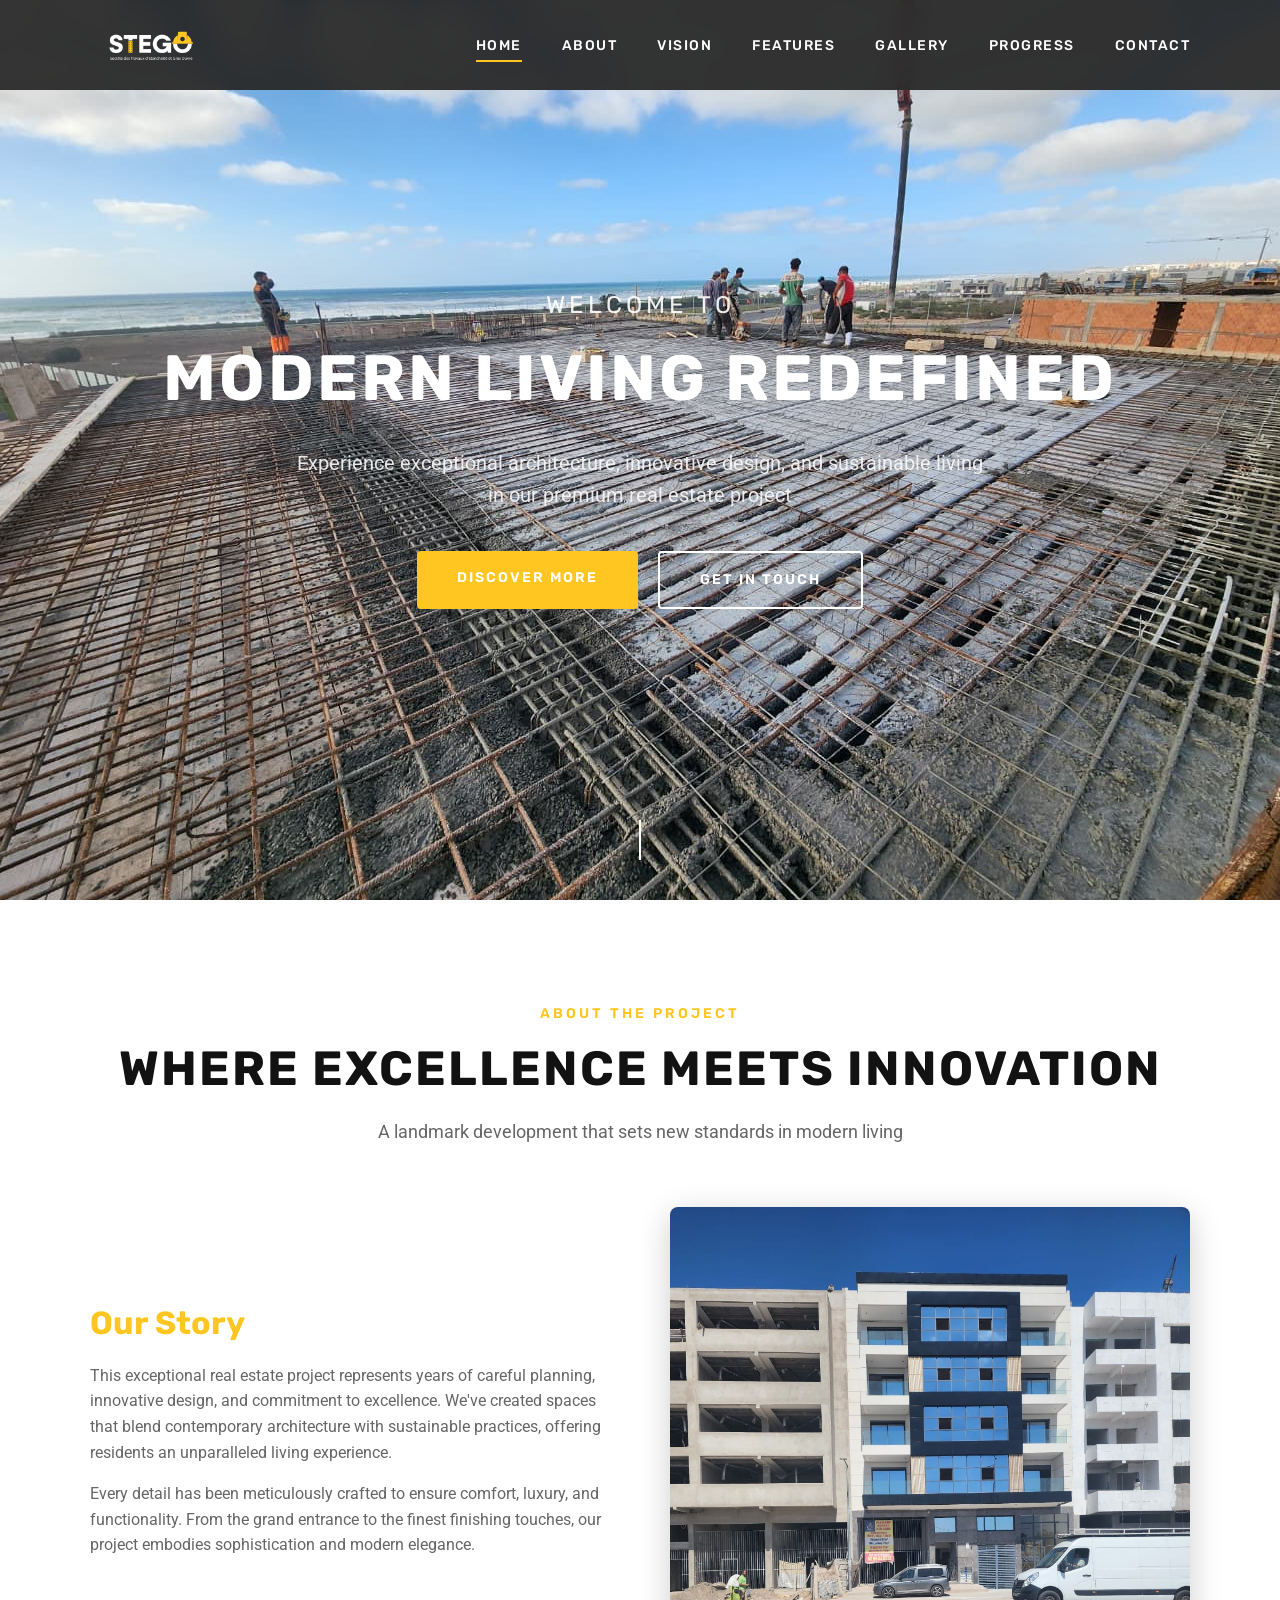
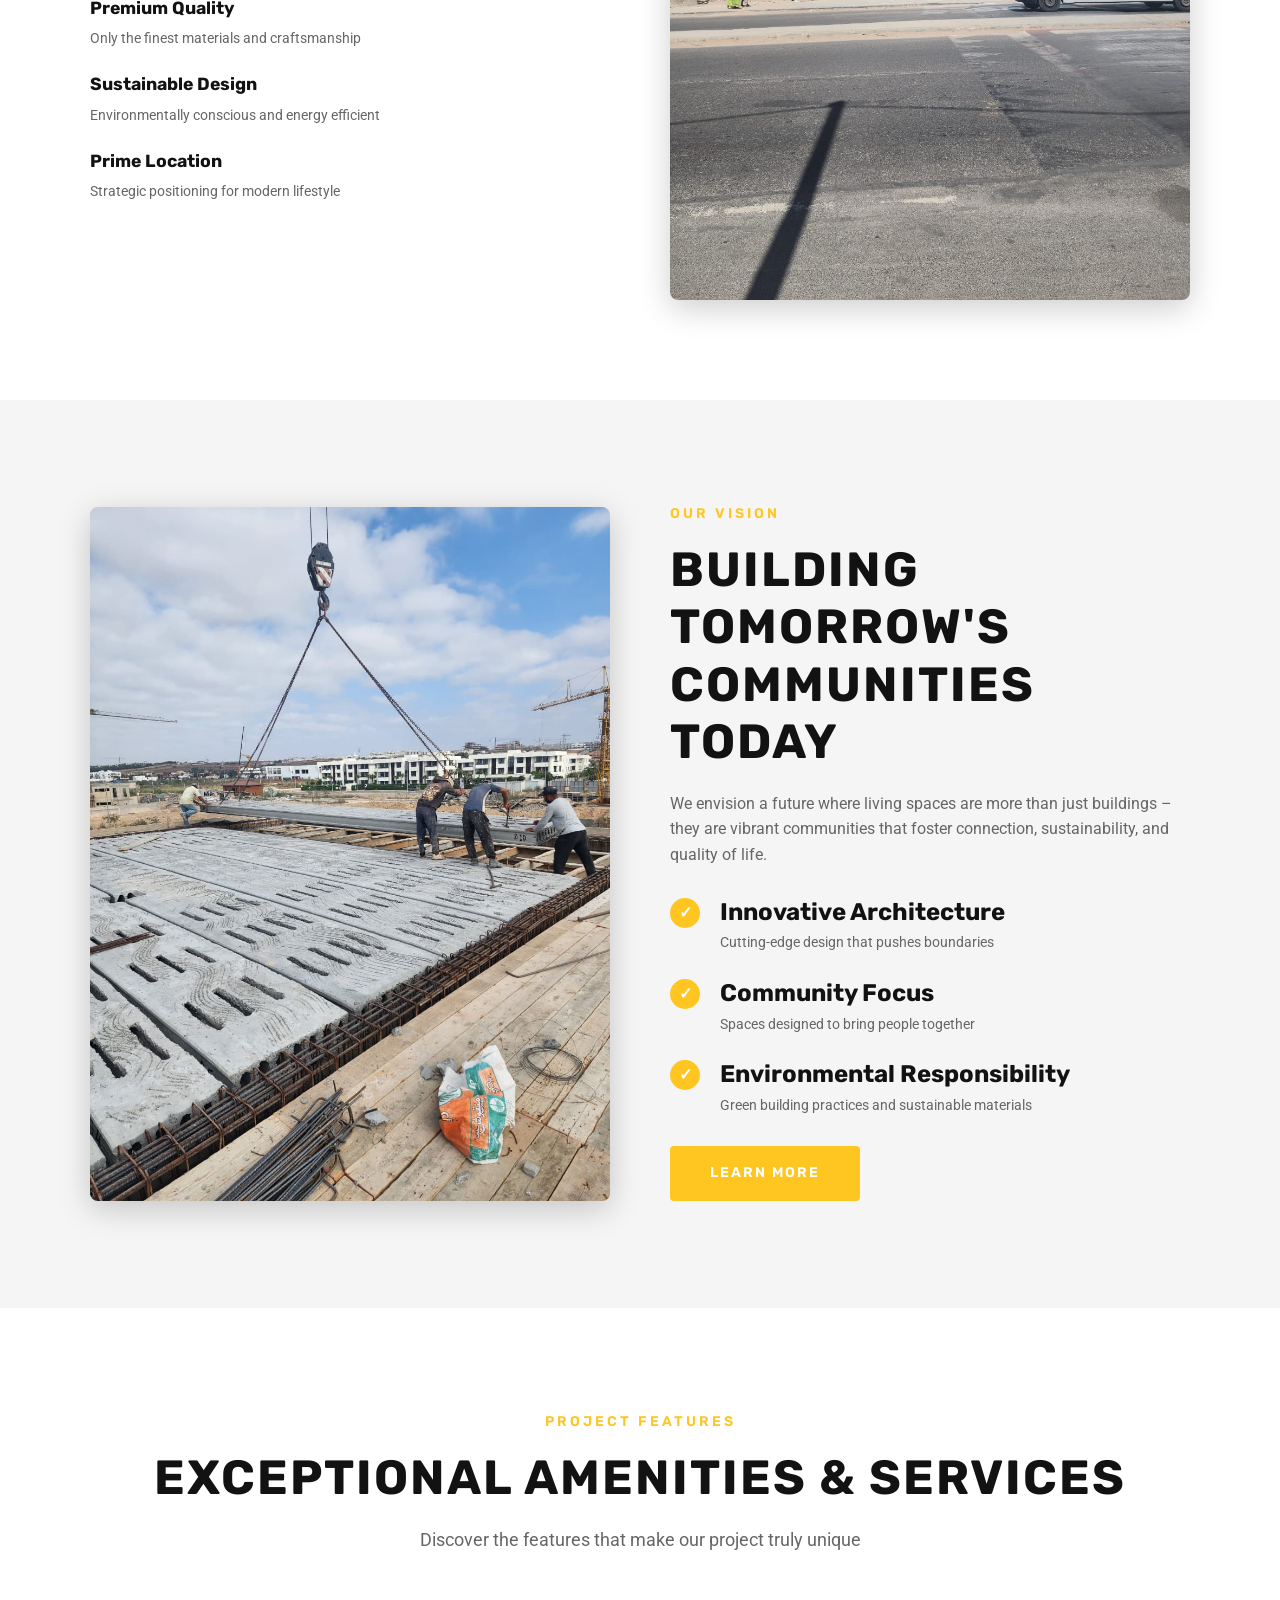
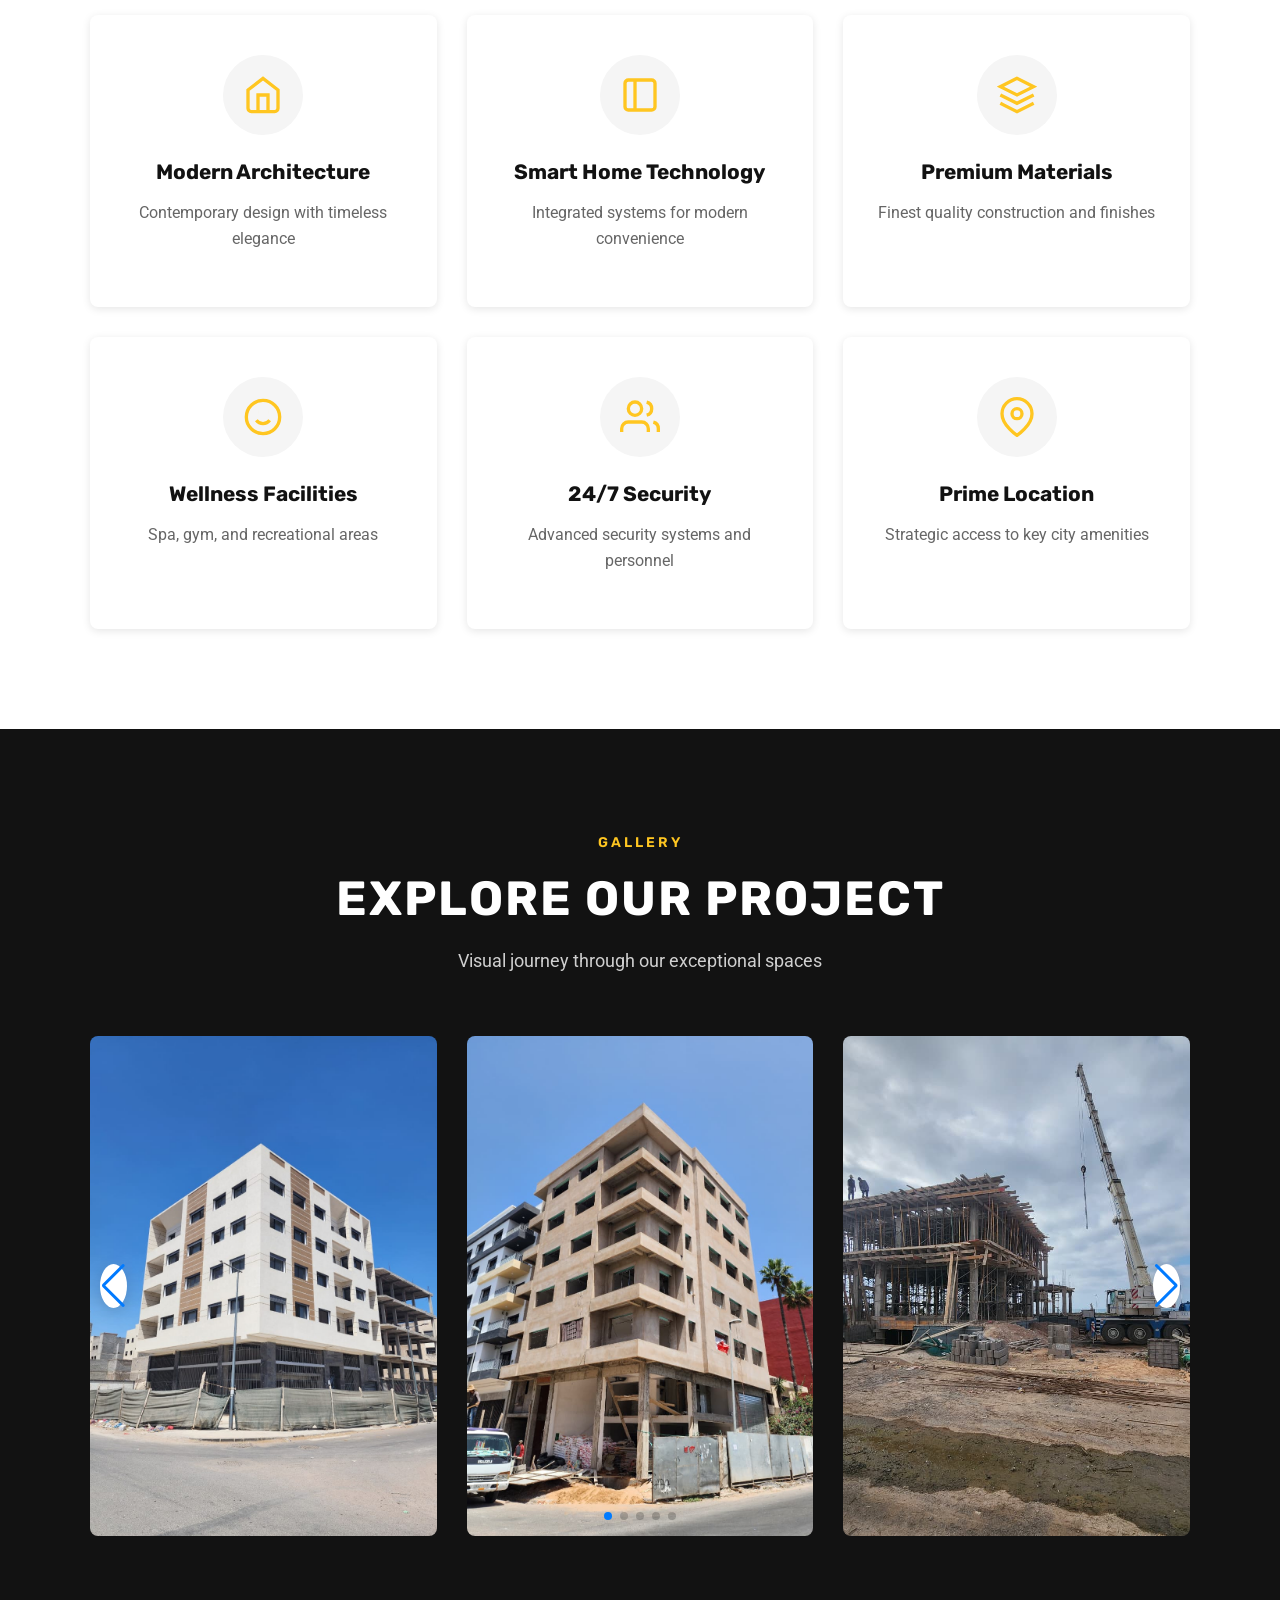
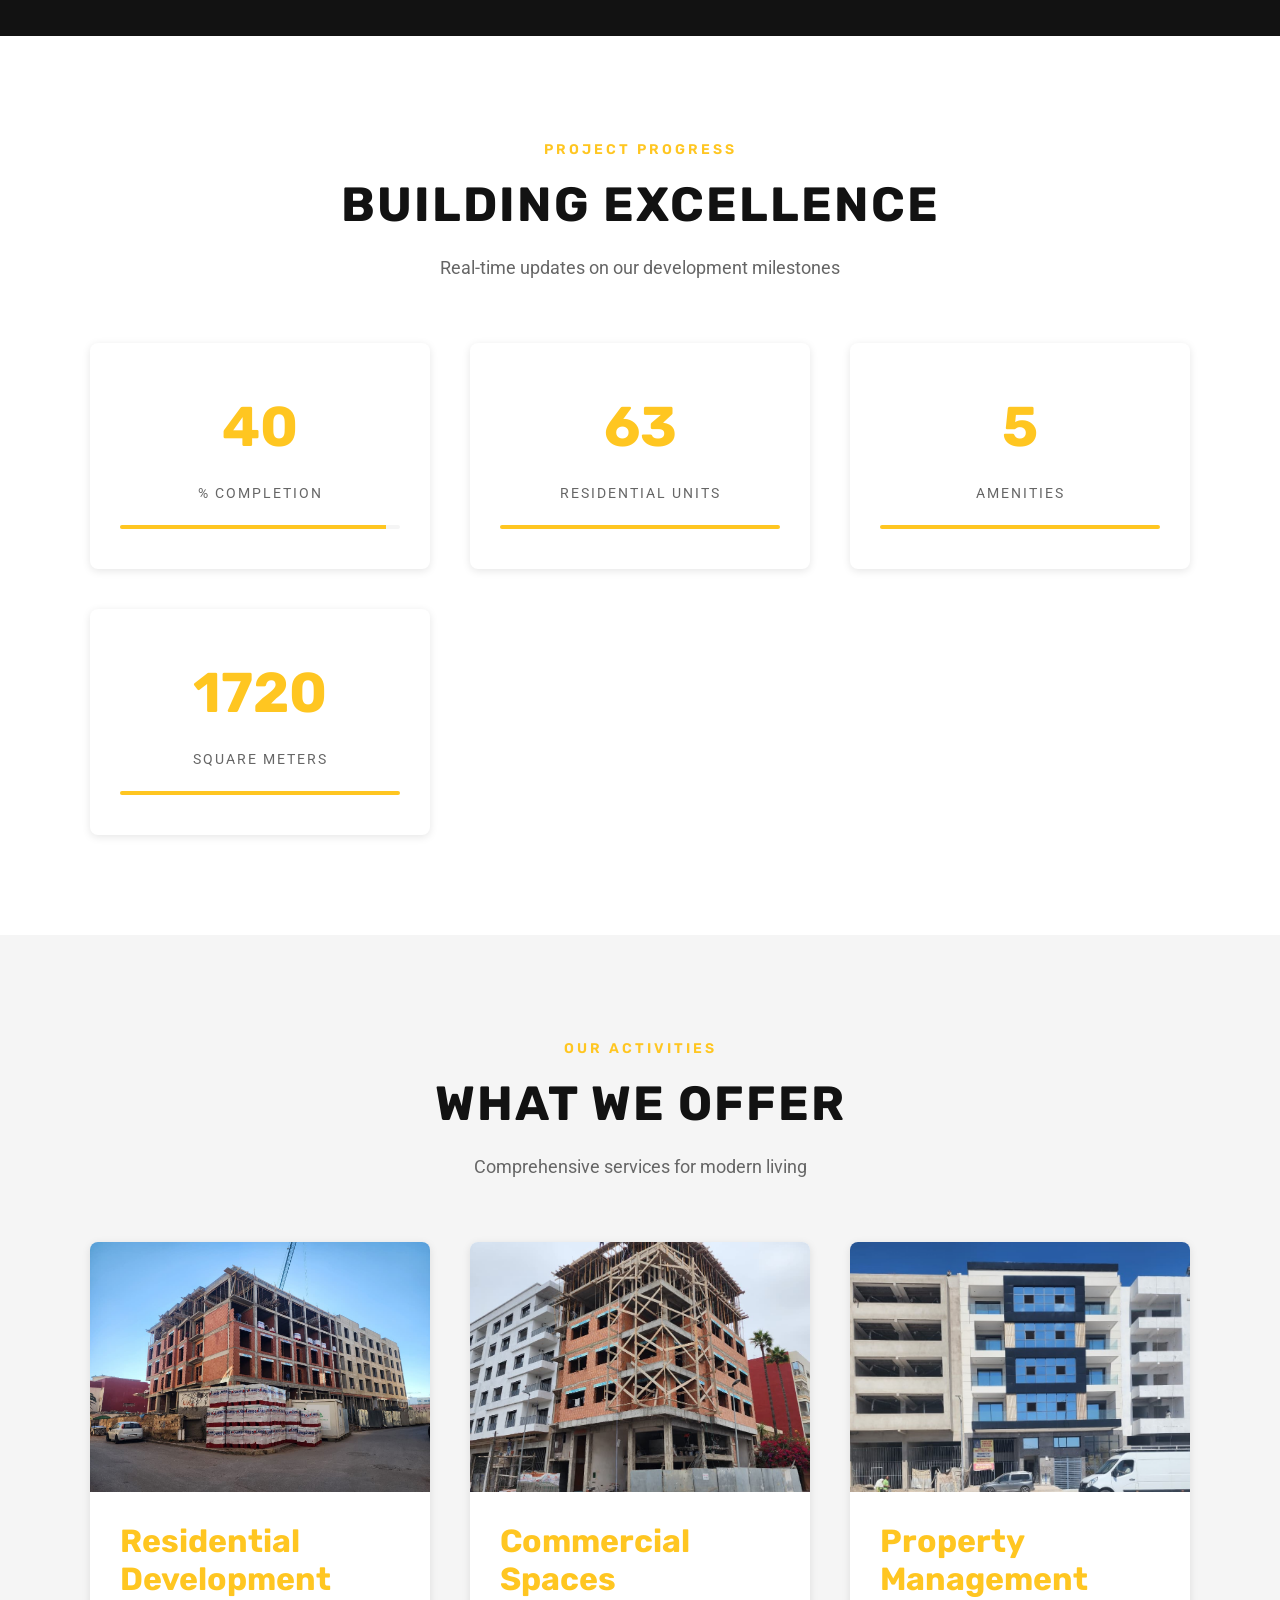
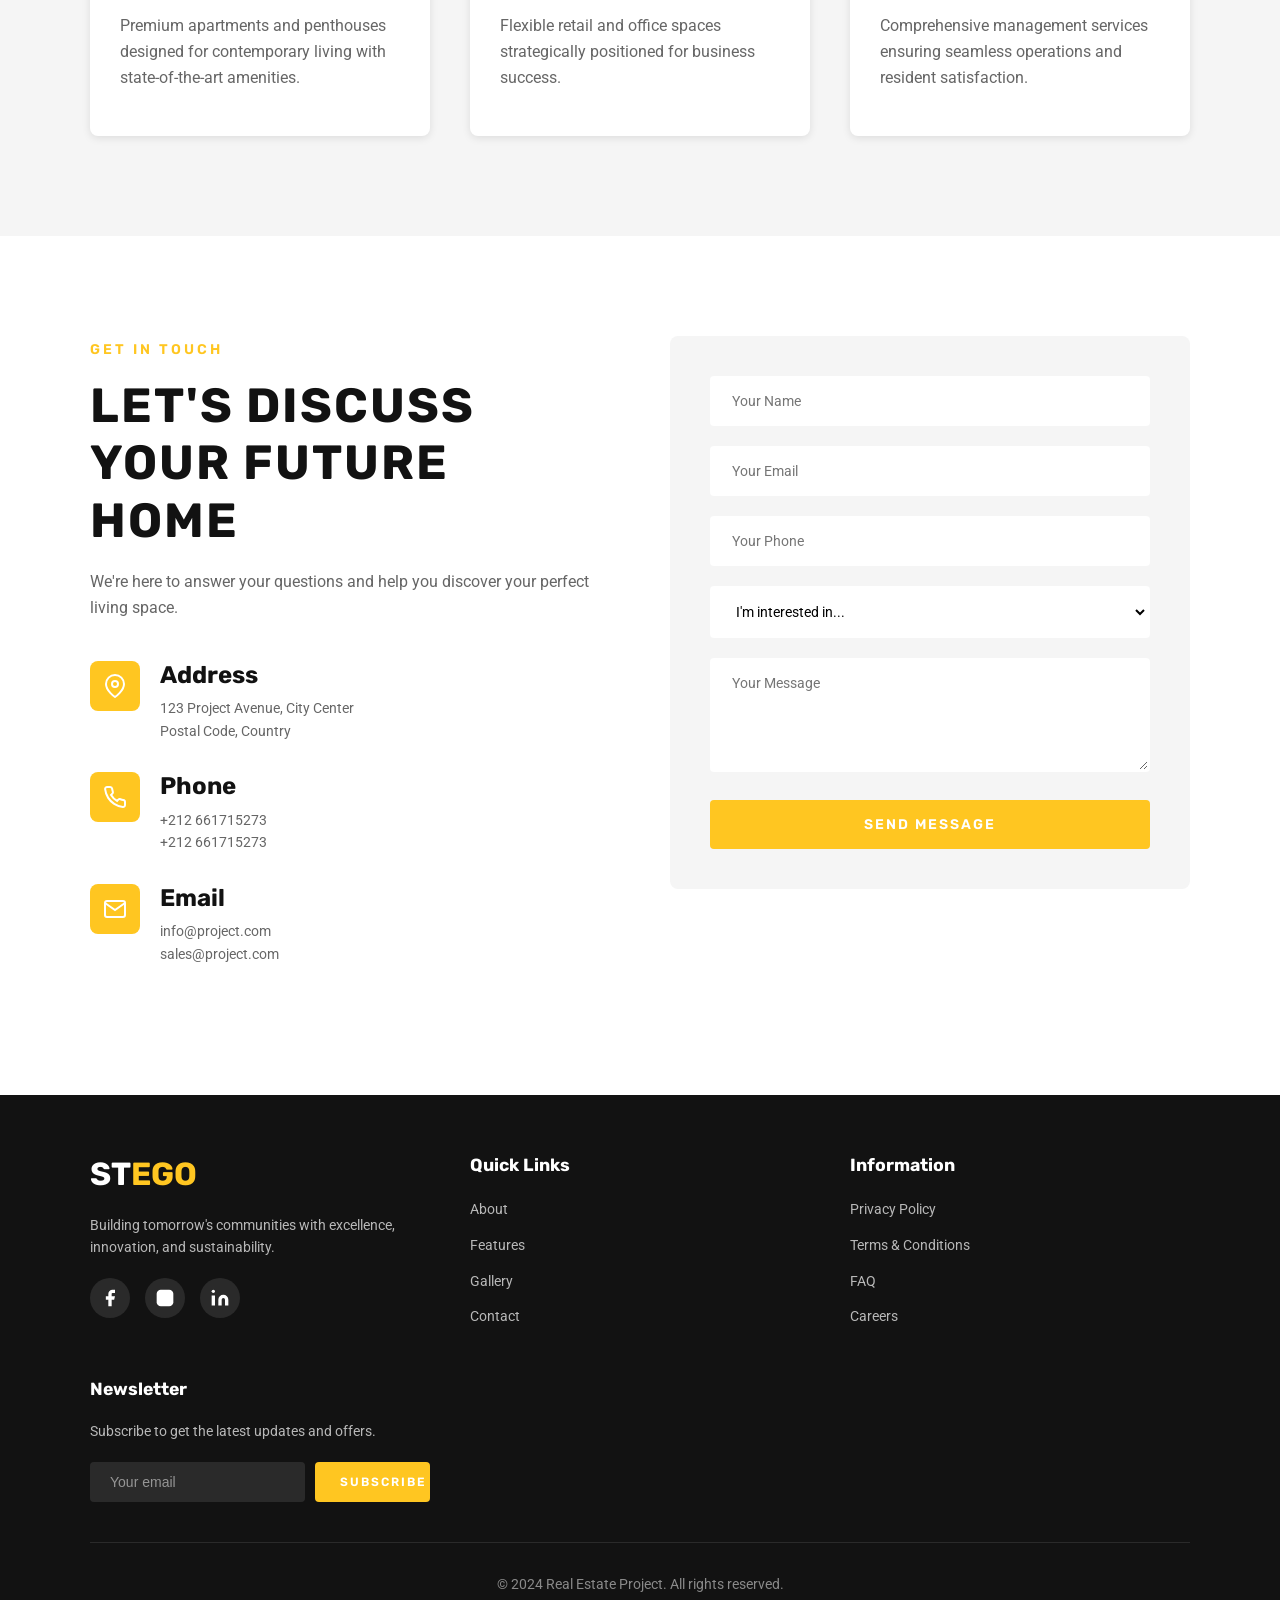
==== commit 10e5b887: "update website" ====
--- a/index.html
+++ b/index.html
@@ -3,8 +3,11 @@
 <head>
     <meta charset="UTF-8">
     <meta name="viewport" content="width=device-width, initial-scale=1.0">
-    <title>Real Estate Project - Modern Living Redefined</title>
+    <title>STEGO (Société des Travaux d'Etanchéité et Gros Ouvre)</title>
     <meta name="description" content="Discover our premium real estate project featuring modern architecture, sustainable design, and exceptional living spaces.">
+
+    <!-- Favicon -->
+    <link rel="icon" type="image/png" href="images/STEGO13.png">
 
     <!-- Fonts -->
     <link rel="preconnect" href="https://fonts.googleapis.com">
@@ -515,4 +518,4 @@
     <script src="https://cdn.jsdelivr.net/npm/swiper@11/swiper-bundle.min.js"></script>
     <script src="js/main.js"></script>
 </body>
-</html>
+</html>
